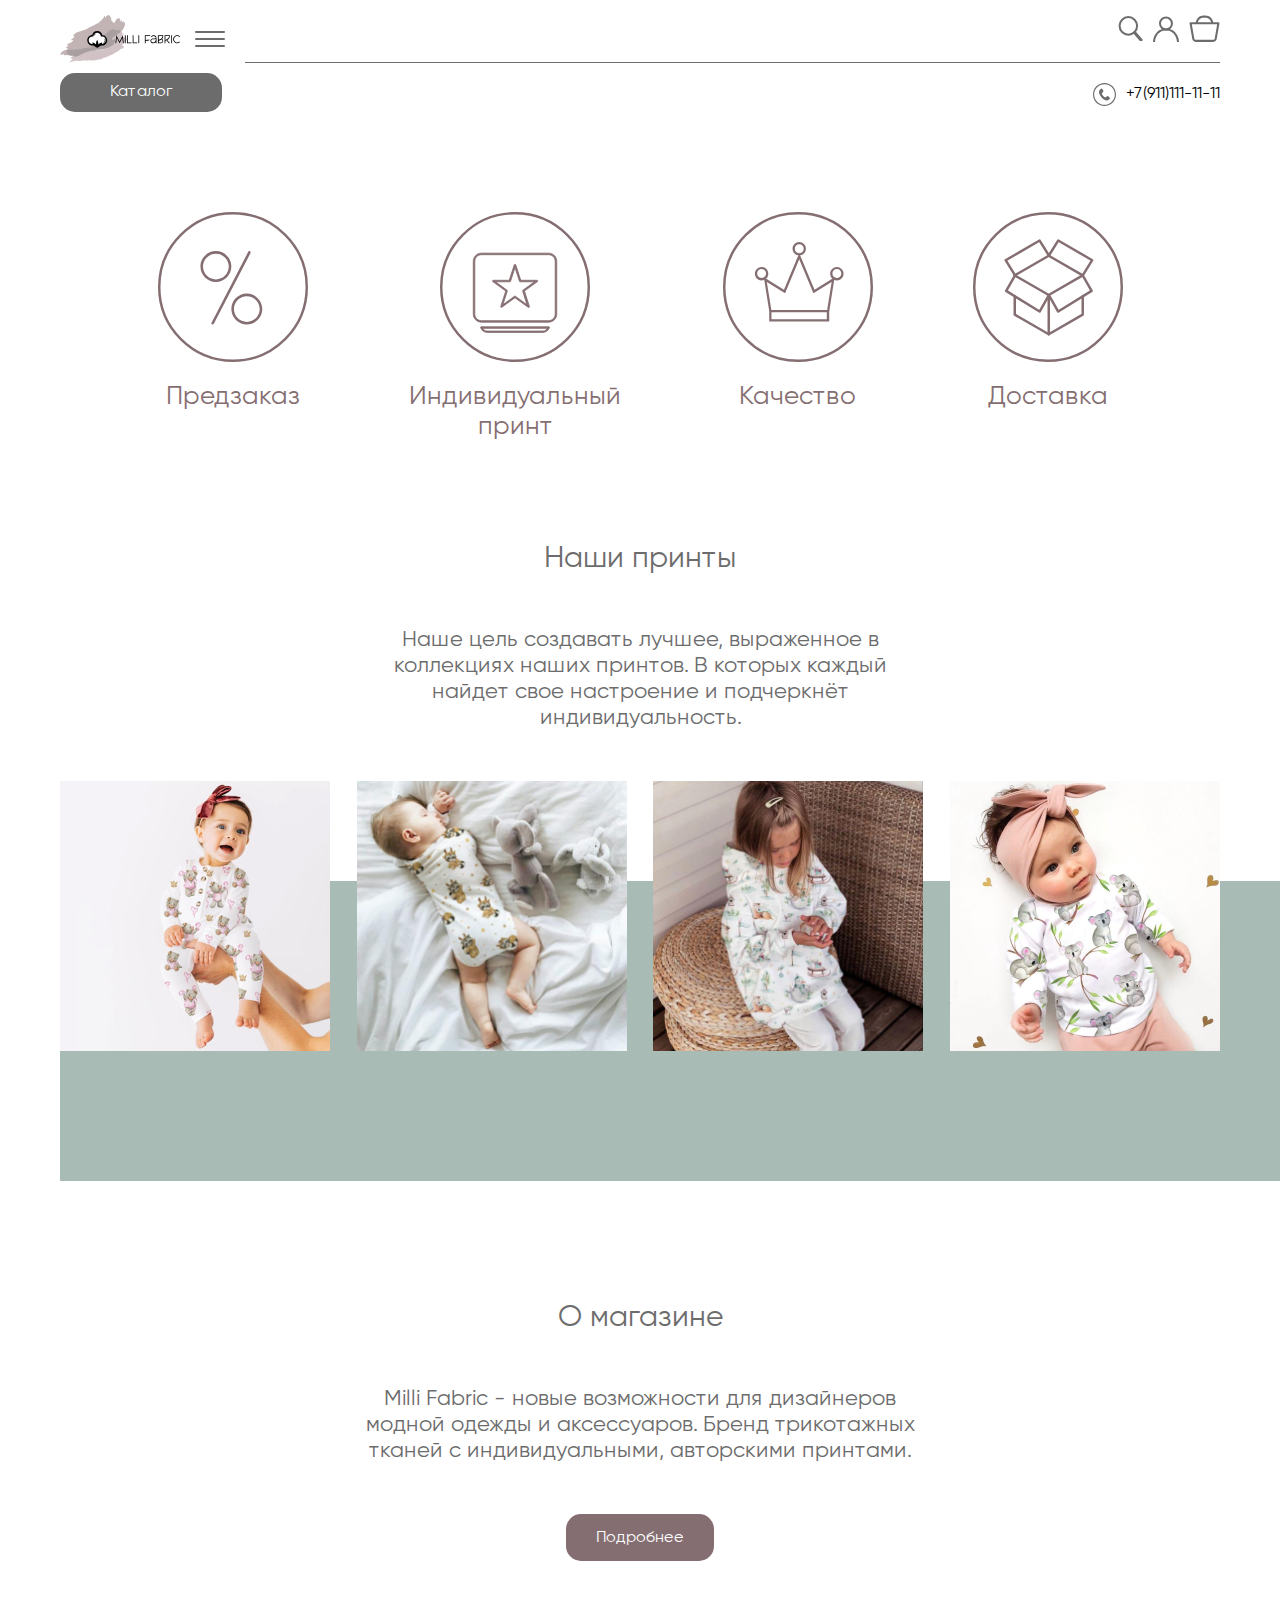
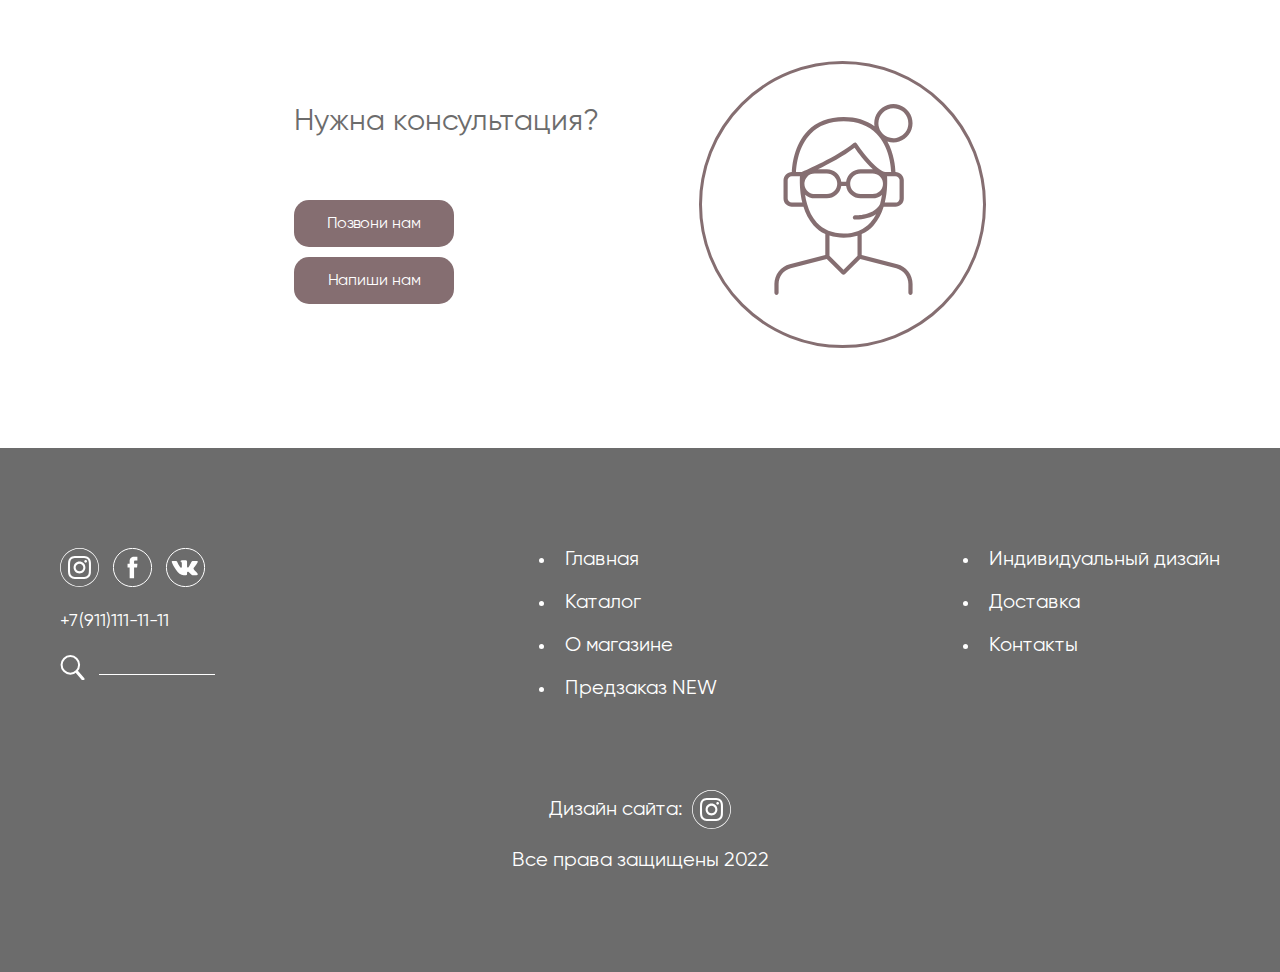
==== index.html @ bccc9b17 "header" ====
<!DOCTYPE html>
<html lang="en">
<head>
    <meta charset="UTF-8">
    <meta http-equiv="X-UA-Compatible" content="IE=edge">
    <meta name="viewport" content="width=device-width, initial-scale=1.0">
    <link rel="stylesheet" href="css/style.css">
    <title>Milli fabric</title>
</head>
<body>
    <header>
        <div class="header__container container">
            <div class="left__header__block">
                <div class="logo__block">
                    <a href="index.html" class="logo"><img src="img/logo/logo.svg" alt="logo"></a>
                    <button class="toggle__btn">
                        <span class="nav__btn"></span>
                    </button>
                    <div class="toggle__nav">
                        <div class="nav">
                            <ul class="header__nav">
                                <a href="index.html"><li class="navi">Главная</li></a>
                                <a href="index.html"><li class="navi">Каталог</li></a>
                                <a href="about-shop.html"><li class="navi">О магазине</li></a>
                                <a href="pre-order.html"><li class="navi">Предзаказ NEW</li></a>
                                <a href="index.html"><li class="navi">Индивидуальный дизайн</li></a>
                                <a href="delivery.html"><li class="navi">Доставка</li></a>
                                <a href="contact.html"><li class="navi">Контакты</li></a>
                                <a href="certificate.html"><li class="navi">Сертификаты</li></a>
                            </ul>
                        </div>
                    </div>
                </div>
                <button class="catalog">Каталог</button>
            </div>
            <div class="right__header__block">
                <div class="icon__header__block">
                    <img src="img/icon/search.svg" alt="search">
                    <img src="img/icon/login.svg" alt="login">
                    <img src="img/icon/cart.svg" alt="cart">
                </div>
                <div class="header__number__block">
                    <img src="img/icon/phone.svg" alt="phone">
                    <div class="header__number">+7(911)111-11-11</div>
                </div>
            </div>
        </div>
    </header>
    <div class="pros__container container">
        <div class="pros__block">
            <img src="img/icon/pre-order.svg" alt="pre-order">
            <div class="pros__title">Предзаказ</div>
        </div>
        <div class="pros__block">
            <img src="img/icon/print.svg" alt="print">
            <div class="pros__title">Индивидуальный принт</div>
        </div>
        <div class="pros__block">
            <img src="img/icon/quality.svg" alt="quality">
            <div class="pros__title">Качество</div>
        </div>
        <div class="pros__block">
            <img src="img/icon/delivery.svg" alt="delivery">
            <div class="pros__title">Доставка</div>
        </div>
    </div>
    <div class="print__background">
        <div class="print__container container">
            <div class="title">Наши принты</div>
            <div class="descriptions">Наше цель  создавать лучшее, выраженное в коллекциях наших принтов. В которых каждый найдет свое настроение и подчеркнёт индивидуальность.</div>
            <div class="print__image__block">
                <img src="img/content/print-1.png" alt="print-1">
                <img src="img/content/print-2.png" alt="print-2">
                <img src="img/content/print-3.png" alt="print-3">
                <img src="img/content/print-4.png" alt="print-4">
            </div>
        </div>
    </div>
    <div class="about__shop container">
        <div class="title">О магазине</div>
        <div class="descriptions">Milli Fabric - новые возможности для дизайнеров модной одежды и аксессуаров. Бренд  трикотажных тканей с индивидуальными, авторскими принтами.</div>
        <div class="btn__block">
            <a href="#" class="btn">Подробнее</a>
        </div>
    </div>
    <div class="consultation__block container">
        <div class="block__consultation__left">
            <div class="title">Нужна консультация?</div>
            <a href="#" class="btn">Позвони нам</a>
            <a href="#" class="btn">Напиши нам</a>
        </div>
        <img src="img/content/consultation.svg" alt="consultation">
    </div>
    <footer>
        <div class="foooter__background">
            <div class="footer__container container">
                <div class="footer__columns">
                    <div class="footer__column">
                        <div class="social__icon">
                            <a href="#!"><img src="img/icon/inst.svg" alt="inst"></a>
                            <a href="#!"><img src="img/icon/facebook.svg" alt="facebook"></a>
                            <a href="#!"><img src="img/icon/vk.svg" alt="vk"></a>
                        </div>
                        <div class="footer__number">+7(911)111-11-11</div>
                        <form action="" class="search__footer">
                            <img src="img/icon/footer-search.svg" alt="search">
                            <input class="search__footer__input" type="text">
                        </form>
                        
                    </div>
                    <div class="footer__column">
                        <ul class="footer__nav">
                            <a href="#!"><li>Главная</li></a>
                            <a href="#!"><li>Каталог</li></a>
                            <a href="#!"><li>О магазине</li></a>
                            <a href="#!"><li>Предзаказ NEW</li></a>
                        </ul>
                    </div>
                    <div class="footer__column">
                        <ul class="footer__nav">
                            <a href="#!"><li>Индивидуальный дизайн</li></a>
                            <a href="#!"><li>Доставка</li></a>
                            <a href="#!"><li>Контакты</li></a>
                        </ul>
                    </div>
                </div>
                <div class="copyright">
                    <div class="design">
                        <a href="#!">Дизайн сайта:</a>
                        <img src="img/icon/inst.svg" alt="designer">
                    </div>
                    <div class="since">Все права защищены 2022</div>

                </div>
            </div>
        </div>
    </footer>
    <script src="js/main.js"></script>
</body>
</html>
---- css/style.css ----
@import url('reset.css');
@font-face {
    font-family: 'Gilroy';
    src: url('../font/Gilroy-Regular/Gilroy-Regular.woff2') format('woff2'),
        url('../font/Gilroy-Regular/Gilroy-Regular.woff') format('woff'),
        url('../font/Gilroy-Regular/Gilroy-Regular.ttf') format('truetype');
    font-weight: 400;
    font-style: normal;
}

@font-face {
    font-family: 'Gilroy';
    src: url('../font/Gilroy-Medium/Gilroy-Medium.woff2') format('woff2'),
        url('../font/Gilroy-Medium/Gilroy-Medium.woff') format('woff'),
        url('../font/Gilroy-Medium/Gilroy-Medium.ttf') format('truetype');
    font-weight: 500;
    font-style: normal;
}

@font-face {
    font-family: 'Gilroy';
    src: url('../font/Gilroy-SemiBold/Gilroy-SemiBold.woff2') format('woff2'),
        url('../font/Gilroy-SemiBold/Gilroy-SemiBold.woff') format('woff'),
        url('../font/Gilroy-SemiBold/Gilroy-SemiBold.ttf') format('truetype');
    font-weight: 600;
    font-style: normal;
}

@font-face {
    font-family: 'Gilroy';
    src: url('../font/Gilroy-Bold/Gilroy-Bold.woff2') format('woff2'),
        url('../font/Gilroy-Bold/Gilroy-Bold.woff') format('woff'),
        url('../font/Gilroy-Bold/Gilroy-Bold.ttf') format('truetype');
    font-weight: 700;
    font-style: normal;
}



body {
    font-family: 'Gilroy';
    font-size: 16px;
}


/* Container */

.container {
    max-width: 1200px;
    padding: 0 20px;
    margin: 0 auto;
}

.container__consultation{
    max-width: 900px;
    padding: 0 20px;
    margin: 0 auto;
}

/* Button */

.btn {
    display: inline-block;
    padding: 15px 30px 13px;
    background: #856E71;
    border-radius: 15px;
    color: #fff;
    font-size: 16px;
}

/* Header */

.header__container {
    display: flex;
    justify-content: space-between;
    margin-top: 15px;
}

.logo__block {
    display: flex;
    align-items: center;
}

.logo {
    margin-right: 15px;
}

.toggle__btn {
    z-index: 100;
    position: relative;
    display: block;
    width: 30px;
    height: 20px;
}

.nav__btn {
    position: relative;
    display: block;
    width: 30px;
    height: 2px;
    background-color: #6C6C6C;
    border-radius: 7px;
}

.nav__btn:before {
    position: absolute;
    content: "";
    display: block;
    top: -7px;
    left: 0;
    width: 30px;
    height: 2px;
    background-color: #6C6C6C;
    border-radius: 7px;
}

.nav__btn::after {
    position: absolute;
    content: "";
    display: block;
    bottom: -7px;
    left: 0;
    width: 30px;
    height: 2px;
    background-color: #6C6C6C;
    border-radius: 7px;
}

.catalog {
    margin-top: 10px;
    display: inline-block;
    padding: 10px 50px;
    background-color: #6C6C6C;
    color: #fff;
    border-radius: 15px;
}
.right__header__block {
    width: 100%;

}
.icon__header__block {
    display: flex;
    justify-content: end;
    align-items: center;
    border-bottom: 1px solid #6C6C6C;
    margin-left: 20px;
    padding-bottom: 20px;
}

.icon__header__block:not(:last-child) img {
    margin-left: 10px;
}

.header__number__block {
    margin-top: 20px;
    display: flex;
    justify-content: end;
    align-items: center;
}

.header__number__block img {
    margin-right: 10px;
}

.toggle__nav {
    display: block;
    position: fixed;
    top: -100%;
    left: 0;
    width: 100%;
    height: 100%;
    background: rgba(0, 0, 0, 0.9);
    z-index: 99;
    transition: 0.5s;
}

.toggle__nav__active {
    top:0;
}

.nav {
    max-width: 800px;
    margin: 100px auto;    
    padding: 100px 100px;
    border-left: 1px solid #fff;
}

.header__nav {
    list-style: none;
}

.header__nav li {
    margin-bottom: 20px;
}

.navi {
    position: relative;
}

.navi:hover::before {
    position: absolute;
    content: "";
    display: inline-block;
    width: 5px;
    height: 30px;
    left: -103px;
    background-color: #F0F0F0;
}

.toggle__btn__close .nav__btn {
    background-color: #6c6c6c00;
}

.toggle__btn__close .nav__btn::before {
    background-color: #fff;
    transform: rotate(45deg);
    top: 0;
}

.toggle__btn__close .nav__btn::after {
    background-color: #fff;
    transform: rotate(-45deg);
    bottom: 0;
}

/* Content */

.pros__container {
    margin-top: 100px;
    display: flex;
    text-align: center;
    justify-content: center;
}

.pros__container img {
    width: 150px;
}

.pros__block:not(:last-child) {
    margin-right: 100px; 
}

.pros__title {
    margin-top: 20px;
    max-width: 215px;
    font-size: 26px;
    line-height: 30px;
    color: #856E71;
}

/* Print block */

.print__container {
    margin-top: 100px;
}

.title {
    font-size: 30px;
    line-height: 35px;
    color: #6C6C6C;
}

.about__shop .title,
.print__container .title {
    text-align: center;
}

.descriptions {
    margin: 50px auto 50px;
    max-width: 570px;
    text-align: center;
    font-size: 22px;
    line-height: 26px;
    text-align: center;
    color: #6C6C6C;
}

.print__image__block {
    position: relative;
    z-index: 9;
    display: flex;
    justify-content: space-between;
}

.print__image__block img {
    position: relative;
    width: 270px;
    height: 270px;
    object-fit: cover;
    z-index: 8;
}

.print__image__block::after {
    content: "";
    position: absolute;
    z-index: 1;
    display: block;
    width: 100%;
    height: 300px;
    margin: 0 auto;
    width: 100vw;
    top: 100px;
    background: #A8BCB5;
}

.about__shop {
    margin-top: 250px;
}

.btn__block {
    display: flex;
    justify-content: center;
}

.consultation__block {
    display: flex;
    align-items: center;
    justify-content: center;
    margin-top: 100px;
}

.block__consultation__left {
    display: flex;
    flex-direction: column;
    margin-right: 100px;
}

.block__consultation__left .title {
    margin-bottom: 50px;
}

.block__consultation__left .btn {
    margin-top: 10px;
    width: 160px;
    text-align: center;
}

/* Footer */

.foooter__background {
    margin-top: 100px;
    background-color: #6C6C6C;
}

.footer__container {
    padding-top: 100px;
    padding-bottom: 100px;
}

.footer__columns {
    display: flex;
    justify-content: space-between;
}

.social__icon img {
    margin-right: 10px;
}

.footer__number {
    margin-top: 20px;
    font-size: 18px;
    line-height: 28px;
    color: #FFFFFF;
}

.search__footer {
    margin-top: 20px;
}

.search__footer__input {
    border-bottom: 1px solid #fff;
    width: 50%;
    margin-left: 10px;
}

.footer__nav {
    font-size: 20px;
    line-height: 23px;
    color: #FFFFFF;
}

.footer__nav a,
.footer__nav li {
    color: inherit;
    padding-bottom: 20px;
}

.copyright {
    display: flex;
    flex-direction: column;
    text-align: center;
    align-items: center;
}
.design {
    margin-top: 50px;
    font-size: 20px;
    line-height: 23px;
    text-align: center;
    color: #FFFFFF;
    display: flex;
    align-items: center;
}

.design img {
    margin-left: 10px;
}

.design a {
    color: inherit;
}

.since {
    margin-top: 20px;
    font-size: 20px;
    line-height: 23px;
    text-align: center;
    color: #FFFFFF;
}

/* Contact */

.contact__info__block {
    margin-top: 100px;
}

.contact__info {
    font-size: 16px;
    line-height: 23px;
    color: #000000;
    margin-bottom: 20px;
}

.contact__info a {
    color: inherit;
}

.contact__info::before {
    content: "";
    display: inline-block;
    vertical-align: middle;
    width: 35px;
    height: 35px;
    background-repeat: no-repeat;
    background: url("../img/icon/icon-inst.svg");
    margin-right: 20px;
}

.contact__info.icon__vk::before {
    background: url("../img/icon/icon-vk.svg");
}

.contact__info.icon__phone::before {
    background: url("../img/icon/icon-phone.svg");
}

.contact__info.icon__place::before {
    background: url("../img/icon/icon-place.svg");
}

/* Delivery */

.delivery__container {
    display: flex;
    flex-direction: column;
    justify-content: center;
    text-align: center;
}

.delivery__image {
    justify-content: center;
    flex-wrap: wrap;
    display: flex;
    align-items: center;
    margin: 0 auto;
}

.delivery__image img {
    object-fit: contain;
}

.delivery__title {
    font-weight: 600;
    font-size: 30px;
    line-height: 36px;
    text-align: center;
    color: #BAADAD;
    max-width: 630px;
    margin: 100px auto 50px;
}

.descriptions.delivery {
    max-width: 700px;
    font-size: 22px;
    line-height: 26px;
    text-align: center;
    color: #BAADAD;
}

/* Certificate */

.background__green {
    margin-top: 100px;
    padding: 100px 0;
    background: #A8BCB5;
}
.certificate__cantainer {
    text-align: center;
    padding-top: 70px;
    padding-bottom: 100px;
}

.certificate__title {
    font-weight: 600;
    font-size: 30px;
    line-height: 36px;
    color: #FFFFFF;
}
.descriptions.certificate {
    max-width: 800px;
    color: #fff;
}

.image__certificate__container {
    margin-top: -100px;
    margin-bottom: 150px;
    display: flex;
    justify-content: center;
    flex-wrap: wrap;
}

.image__certificate__container img {
    width: 270px;
    height: 320px;
    background: #F0F0F0;
    margin-right: 10px;
    object-fit: contain;
    margin-bottom: 10px;
}

/* Pre-order */

.pre-order__container {
    margin-top: 100px;
}

.pre-order__title {
    font-size: 30px;
    line-height: 35px;
    text-align: center;
    color: #6C6C6C;
    margin-bottom: 50px;
}

.variable__pre-order__block {
    display: flex;
    max-width: 600px;
    margin: 100px auto 0;
    text-align: center;
    font-size: 18px;
    line-height: 26px;
    text-align: center;
    color: #6C6C6C;
}

.variable-1 {
    max-width: 300px;
    position: relative;
} 

.variable-1::before { 
    position: absolute;
    content: "";
    display: block;
    width: 35px;
    height: 27px;
    background-repeat: no-repeat;
    background: url("../img/icon/icon-1.svg");
    top: -40px;
    left: 45%;
}

.variable-2 {
    max-width: 300px;
    position: relative;
} 

.variable-2::before { 
    position: absolute;
    content: "";
    display: block;
    width: 35px;
    height: 27px;
    background-repeat: no-repeat;
    background: url("../img/icon/icon-1.svg");
    top: -40px;
    left: 45%;
}

.description.pre-order {
    font-size: 24px;
    line-height: 28px;
    text-align: center;
    color: #6C6C6C;
    max-width: 700px;
    margin: 50px auto;
}

.pros__pre-order__container {
    text-align: center;
}

.pros__pre-order__title {
    margin: 0px auto 50px;
    font-weight: 600;
    font-size: 30px;
    line-height: 36px;
    color: #FFFFFF;
}

.pros__pre-order__block {
    display: flex;
    justify-content: center;
    padding-bottom: 100px;
    align-items: center;
}

.pros__pre-order__block img {
    max-width: 50%;
}

.description.pros {
    margin-top: 25px;
    max-width: 250px;
    font-size: 16px;
    line-height: 26px;
    text-align: center;
    color: #FFFFFF;
}

.scheme__title {
    font-weight: 600;
    font-size: 30px;
    line-height: 35px;
    text-align: center;
    color: #6C6C6C;
    margin: 100px auto;
}

.scheme__block {
    display: flex;
    justify-content: space-between;
    border-top: 1px solid #BAADAD;
    border-right: 1px solid #BAADAD;
    border-bottom: 1px solid #BAADAD;
}

.scheme__block__type2 {
    display: flex;
    justify-content: center;
}

.descriptions__block {
    position: relative;
    max-width: 250px;
    text-align: center;
    padding: 50px 0;
    margin-right: 20px;
    font-size: 18px;
    line-height: 23px;
    color: #6C6C6C;
}

.descriptions__block::before {
    position: absolute;
    content: "";
    display: block;
    margin: auto;
    position: absolute;
    left: 0;
    right: 0;
    width: 58px;
    height: 59px;
    top: -30px;
    margin: 0 auto;
    background: url("../img/icon/dot.svg");
}

.book__text__block {
    padding: 100px 20px;
}

.book__text__block .certificate {
    font-size: 22px;
    line-height: 26px;
    text-align: center;
    color: #6C6C6C;
    max-width: 700px;
}

/* Adout shop */

.background__image {
    background-image: url("../img/content/bg.png");
    padding: -50px;
}

.about__shop__container {
    margin-top: 100px;
    background: rgba(73, 58, 58, 0.7);
    max-width: 930px;
    padding: 150px 100px;
}

.about__title {
    font-weight: 500;
    font-size: 30px;
    line-height: 35px;
    color: #FFFFFF;
}

.discriptions.about {
    font-size: 20px;
    line-height: 23px;
    color: #FFFFFF;
}

.discriptions.about p {
    margin-top: 20px;
}

.about__block {
    margin-top: 50px;
    border-left: 1px solid #BE9999;
    padding: 50px 0 50px 50px;
}

.discriptions.about__type-2 {
    position: relative;
    font-size: 20px;
    line-height: 23px;
    color: #FFFFFF;
    margin-bottom: 20px;
}

.discriptions.about__type-2::before {
    position: absolute;
    content: "";
    display: inline-block;
    width: 26px;
    height: 26px;
    left: -64px;
    background: url("../img/icon/dot-2.svg");
}

.discriptions.about__type-2 p {
    margin-top: 20px;
}
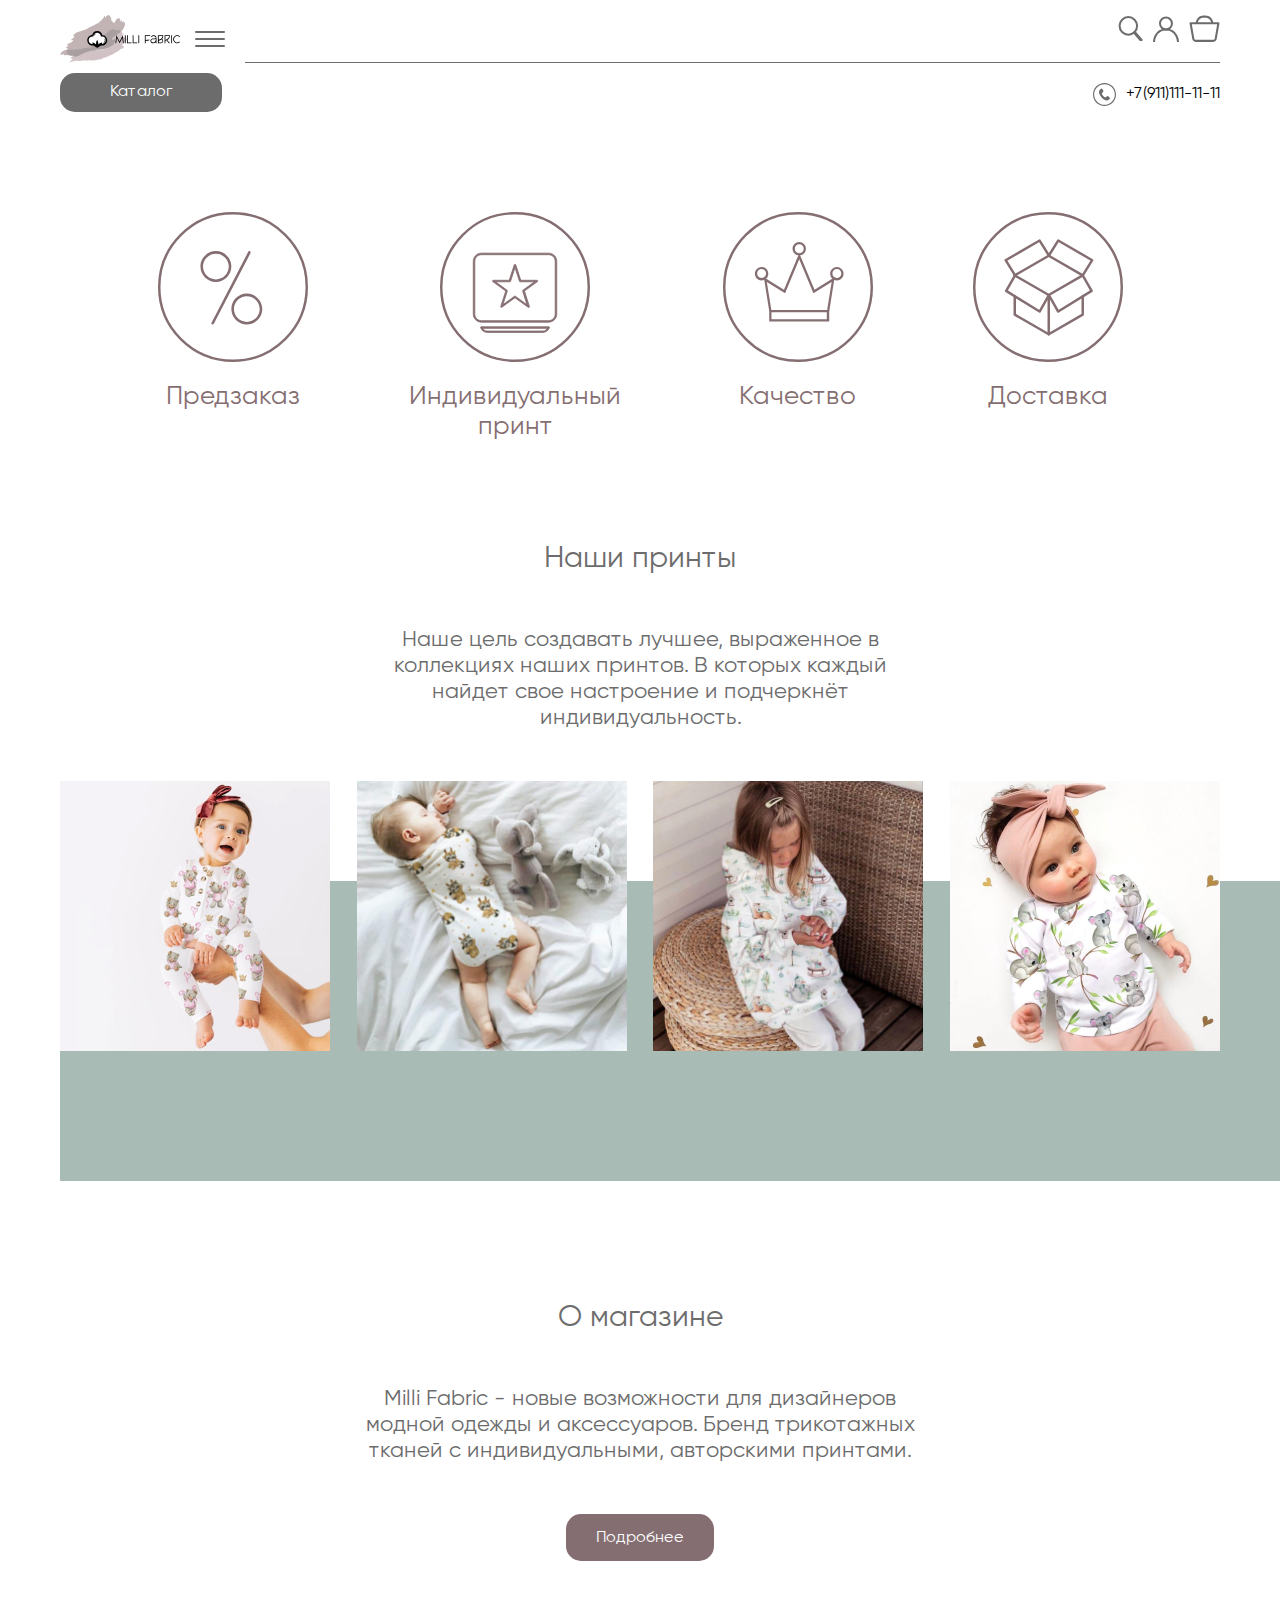
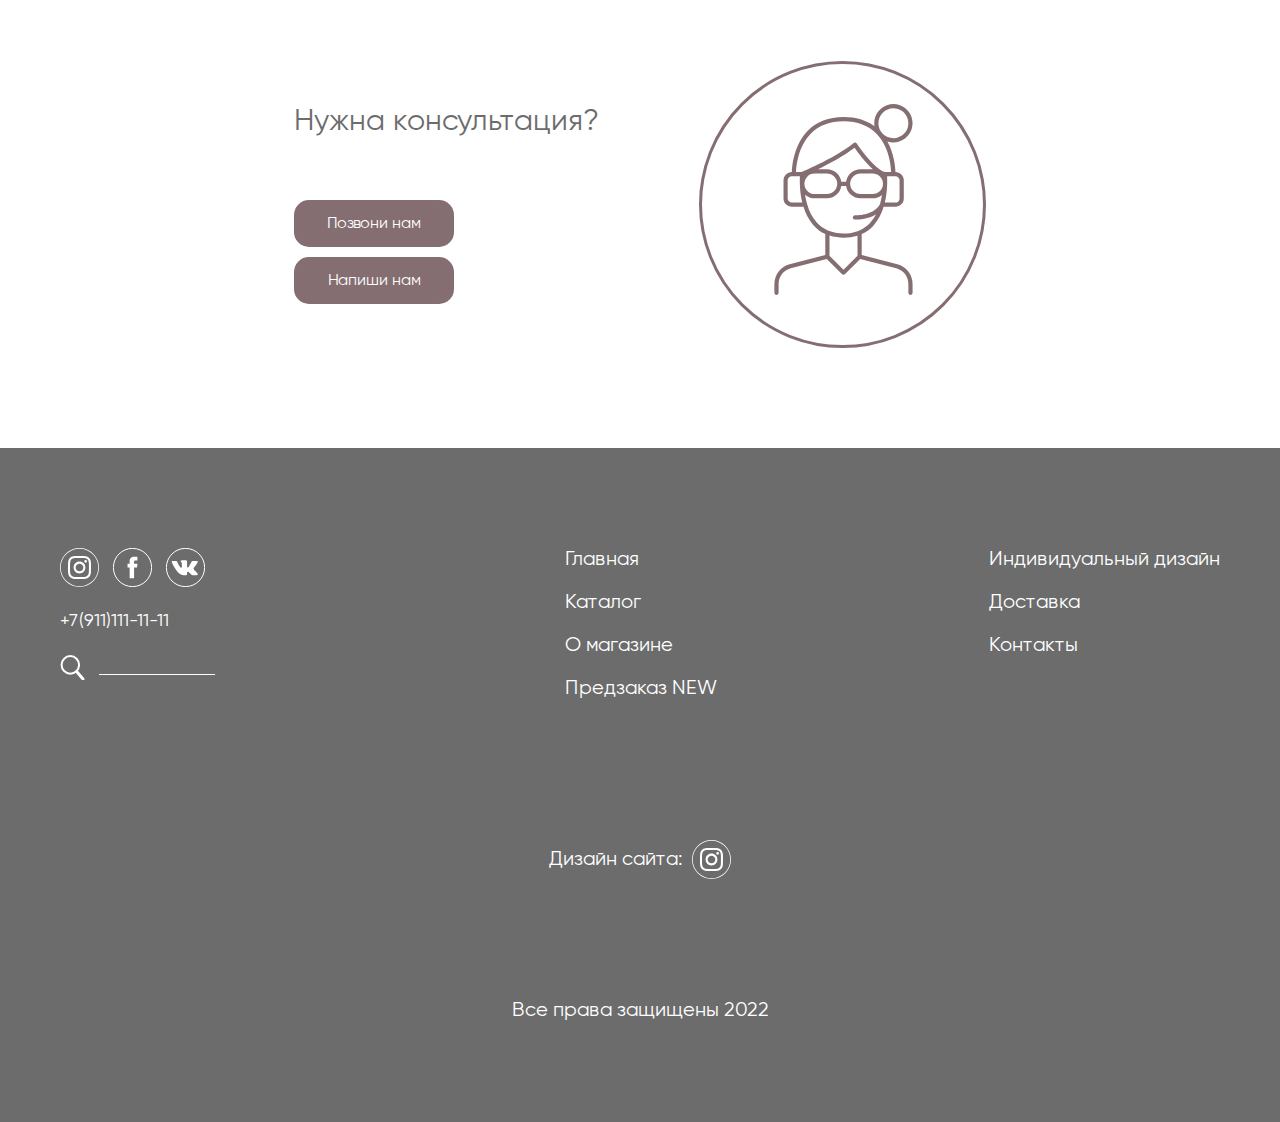
==== commit 8a448877: "ver 1.5" ====
--- a/index.html
+++ b/index.html
@@ -130,7 +130,6 @@
                         <img src="img/icon/inst.svg" alt="designer">
                     </div>
                     <div class="since">Все права защищены 2022</div>
-
                 </div>
             </div>
         </div>
--- a/css/style.css
+++ b/css/style.css
@@ -68,6 +68,30 @@
     font-size: 16px;
 }
 
+.btn__block__exit {
+    margin-top: 25px;
+    display: flex;
+    flex-direction: row-reverse;
+}
+
+.btn__exit {
+    position: relative;
+    display: inline-block;
+    font-size: 14px;
+    line-height: 23px;
+    text-align: center;
+    color: #6C6C6C;
+}
+
+.btn__exit::after {
+    display: block;
+    position: absolute;
+    content: "";
+    width: 100%;
+    height: 1px;
+    background: #856E71;
+}
+
 /* Header */
 
 .header__container {
@@ -415,6 +439,10 @@
     line-height: 23px;
     text-align: center;
     color: #FFFFFF;
+}
+
+.footer__nav li {
+    list-style: none;
 }
 
 /* Contact */
@@ -756,3 +784,494 @@
     margin-top: 20px;
 }
 
+/* Archive */
+
+.archive__cards {
+    margin-top: 50px;
+    display:flex;
+    flex-wrap:wrap;
+    justify-content: center;
+    gap: 20px;
+}
+
+.archive__card {
+    position: relative; 
+}
+
+.archive__image {
+    object-fit: none;
+}
+
+.archive__title {
+    position: absolute;
+    bottom: 0;
+    text-align: center;
+    background: #00000053;
+    width: 100%;
+    height: 100px;
+    padding: 10px 20px;
+    font-weight: 700;
+    font-size: 25px;
+    line-height: 37px;
+    text-align: center;
+    color: #FFFFFF;
+}
+
+.archive__link {
+    display: inline-block;
+    transition: 0.3s;
+}
+
+.archive__link:hover {
+    opacity: 0.8;
+}
+
+.products__title {
+    text-align: center;
+    margin: 50px auto;
+    font-weight: 500;
+    font-size: 25px;
+    line-height: 24px;
+    color: #000000;
+}
+
+.product__card {
+    text-align: center;
+    font-size: 22px;
+    line-height: 26px;
+    text-align: center;
+    color: #474747;
+}
+
+.product__title {
+    margin: 15px 0;
+}
+
+.product__price {
+    font-weight: 600;
+}
+
+/* Tabs */
+
+.tabs__item {
+    display: flex;
+    justify-content: space-between;
+    max-width: 400px;
+    text-align: center;
+    margin: 0 auto;
+}
+
+.tab__item {
+    position: relative;
+    font-size: 20px;
+    line-height: 23px;
+    text-align: center;
+    color: #000000;
+}
+
+.tab__item:hover::after {
+    content: "";
+    position: absolute;
+    display: block;
+    width: 100%;
+    height: 3px;
+    background: #000;
+    bottom: -20px;
+    opacity: 1;
+    
+}
+
+.tab__item__active {
+    text-decoration: underline;
+}
+
+.tab__item.active:hover {
+    text-decoration: underline;
+}
+
+.product__tabs__block {
+    display: none;
+}
+
+.product__tabs__block__active {
+    display: block;
+}
+
+.tabs__item.person {
+    max-width: 700px;
+    border-bottom: 1px solid#000;
+    padding-bottom: 20px;
+}
+
+
+/* Breadcrumb */
+
+ul.breadcrumb {
+    padding: 10px 16px;
+    list-style: none;
+}
+
+ul.breadcrumb li {
+    display: inline;
+    font-size: 14px;
+}  
+
+ul.breadcrumb li+li:before {
+    padding: 8px;
+    color: rgb(27, 27, 27);
+    content: "/\00a0";
+}
+
+ul.breadcrumb li a {
+    color: #4d4d4d;
+    text-decoration: none;
+}
+
+ul.breadcrumb li a:hover {
+    color: #000000;
+    text-decoration: underline;
+}
+
+.breadcrumb li {
+    color: #000000;
+}
+
+/* Person page */
+
+.person__data {
+    padding-top: 50px;
+    max-width: 600px;
+    margin: 0 auto;
+}
+
+.person__data__input {
+    display: flex;
+    padding: 20px;
+    margin-bottom: 10px;
+    background-color: #fff;
+    box-shadow: 0px 10px 50px 5px rgba(0, 0, 0, 0.05);
+    border-radius: 15px;
+}
+
+.person__title {
+    margin-right: 10px;
+}
+
+.person__data__input input {
+    max-width: 100%;
+}
+
+.person__data.adress {
+    padding-top: 50px;
+    max-width: 900px;
+    margin: 0 auto;
+}
+
+input::placeholder {
+    width: 100%;
+}
+
+/* Table order */
+
+.order__card {
+    max-width: 900px;
+    margin: 0 auto;
+    margin-top: 50px;
+    display: flex;
+    align-items: center;
+}
+
+.left__order__block {
+    display: flex;
+    align-items: center;
+}
+.num__order {
+}
+
+.img__order {
+    margin-left: 20px;
+    width: 150px;
+    height: 150px;
+    object-fit: contain;
+}
+
+.right__order__block {
+    flex-wrap: wrap;
+    width: 70%;
+    position: relative;
+    margin-left: 50px;
+    display: flex;
+    justify-content: space-between;
+    font-size: 20px;
+    line-height: 23px;
+    text-align: center;
+    color: #474747;
+}
+
+.remove__order {
+    font-size: 15px;
+}
+
+.card__title {
+    display: flex;
+    max-width: 650px;
+    margin: 0 auto;
+    justify-content: space-between;
+}
+
+/* Sample design page */
+
+.design {
+    display: flex;
+    align-items: center;
+    margin-top: 100px;
+    margin-bottom: 100px;
+}
+
+.design img {
+    max-width: 50%;
+    vertical-align: middle;
+}
+
+.design__text__block {
+    position: relative;
+    margin-left: 50px;
+    text-align: left;
+    padding: 100px 0;
+    padding-right: 50px;
+}
+
+.design__text__block p {
+    margin-top: 20px;
+    position: relative;
+    z-index: 2;
+    
+}
+
+.design__title {
+    position: relative;
+    z-index: 2;
+    font-weight: 600;
+    font-size: 26px;
+    line-height: 31px;
+    color: #FFFFFF;
+}
+
+.design__text__block::after {
+    position: absolute;
+    content: "";
+    display: block;
+    width: 150%;
+    height: 100%;
+    top: 0;
+    right: 0;
+    background: #A8BCB5;;
+    z-index: -1;
+}
+
+.design__type__print {
+    max-width: 675px;
+    margin: 0 auto;
+    padding: 0 20px;
+}
+
+.design__type__print__title {
+    margin-bottom: 50px;
+    font-weight: 600;
+    font-size: 26px;
+    line-height: 31px;
+}
+
+.design__type__print__text {
+    margin-bottom: 50px;
+}
+
+.design__type__print__block {
+    display: flex;
+    margin-bottom: 50px;
+}
+
+.design__type__print__block p {
+    max-width: 200px;
+}
+
+/* Cart */
+
+.container__cart {
+    max-width: 900px;
+    margin: 0 auto;
+    padding: 0 20px;
+}
+
+.card__header {
+    display: grid;
+    grid-template-columns: 3fr 2fr 3fr 2fr 2fr;
+    border-bottom: 1px solid #000;
+    padding-bottom: 25px;
+}
+
+.card__header * {
+    justify-self: center;
+}
+
+.cart__header__title {
+    grid-column-start: 2;
+}
+
+.cart__product {
+    margin-top: 50px;
+    display: grid;
+    align-items: center;
+    grid-template-columns: 1fr 2fr 2fr 3fr 2fr 2fr;
+}
+
+.cart__product * {
+    justify-self: center;
+}
+
+.btn.pay {
+    margin-top: 50px;
+    display: block;
+    text-align: center;
+}
+
+/* Product page */
+
+.product__page__block {
+    display: flex;
+}
+
+.product__page__block__img {
+    margin-right: 50px;
+}
+
+.gallery__product {
+    margin-top: 25px;
+    display: flex;
+    justify-content: space-between;
+}
+
+.product__page__img {
+    display: flex;
+    align-items: center;
+    width: 450px;
+    height: 450px;
+    object-fit: contain;
+}
+
+.gallery__product img {
+    width: 100px;
+    height: 100px;
+    object-fit: cover;
+}
+
+.gallery__product img:hover,
+.gallery__product img:active {
+    outline: 1px solid #000;
+    outline-offset: 5px;
+    
+}
+
+.product__title {
+    font-weight: 500;
+    font-size: 30px;
+    line-height: 35px;
+    color: #6C6C6C;
+}
+
+.product__short__dascription__text {
+    font-size: 18px;
+    line-height: 21px;
+    color: #6C6C6C;
+    max-width: 450px;
+}
+
+.product__title-2 {
+    margin-top: 50px;
+    font-weight: 500;
+    font-size: 22px;
+    line-height: 26px;
+    color: #6C6C6C;
+}
+
+.product__time__made {
+    margin-top: 10px;
+    font-size: 18px;
+    line-height: 21px;
+    color: #6C6C6C;
+}
+
+.product__page__price {
+    font-weight: 500;
+    font-size: 22px;
+    line-height: 26px;
+    color: #6C6C6C;
+}
+
+.btn__pay-2 {
+    margin-top: 10px;
+    display: inline-block;
+    padding: 10px 50px;
+    background-color: #856E71;
+    color: #fff;
+    border-radius: 15px;
+}
+
+.btn__pay-3 {
+    margin-left: 10px;
+    margin-top: 10px;
+    display: inline-block;
+    padding: 10px 50px;
+    border: 2px solid #856E71;
+    color: #856E71;
+    border-radius: 15px;
+}
+
+/* Popup one click pay */
+
+.pay__one__click {
+    position: fixed;
+    background: rgba(0, 0, 0, 0.9);
+    top: -100%;
+    left: 0;
+    width: 100%;
+    height: 100%;
+    z-index: 999;
+    transition: 0.5s;
+}
+
+.pay__one__click__active {
+    top: 0;
+}
+
+.form__person {
+    padding: 100px 100px;
+    position: relative;
+    width: 500px;
+    height: auto;
+    background: #fff;
+    margin: 10% auto;
+    border-radius: 15px;
+}
+
+.btn__close {
+    transform: rotate(45deg);
+    position: absolute;
+    top: 30px;
+    right: 30px;
+    z-index: 1000;
+    font-size: 35px;
+    color: #a6a6a6;
+}
+
+.form__person__input {
+    margin-top: 30px;
+    display: flex;
+    border-bottom: 1px solid rgb(213, 213, 213);
+}
+
+.btn.popup {
+    display: flex;
+    justify-content: center;
+    margin-top: 50px;
+}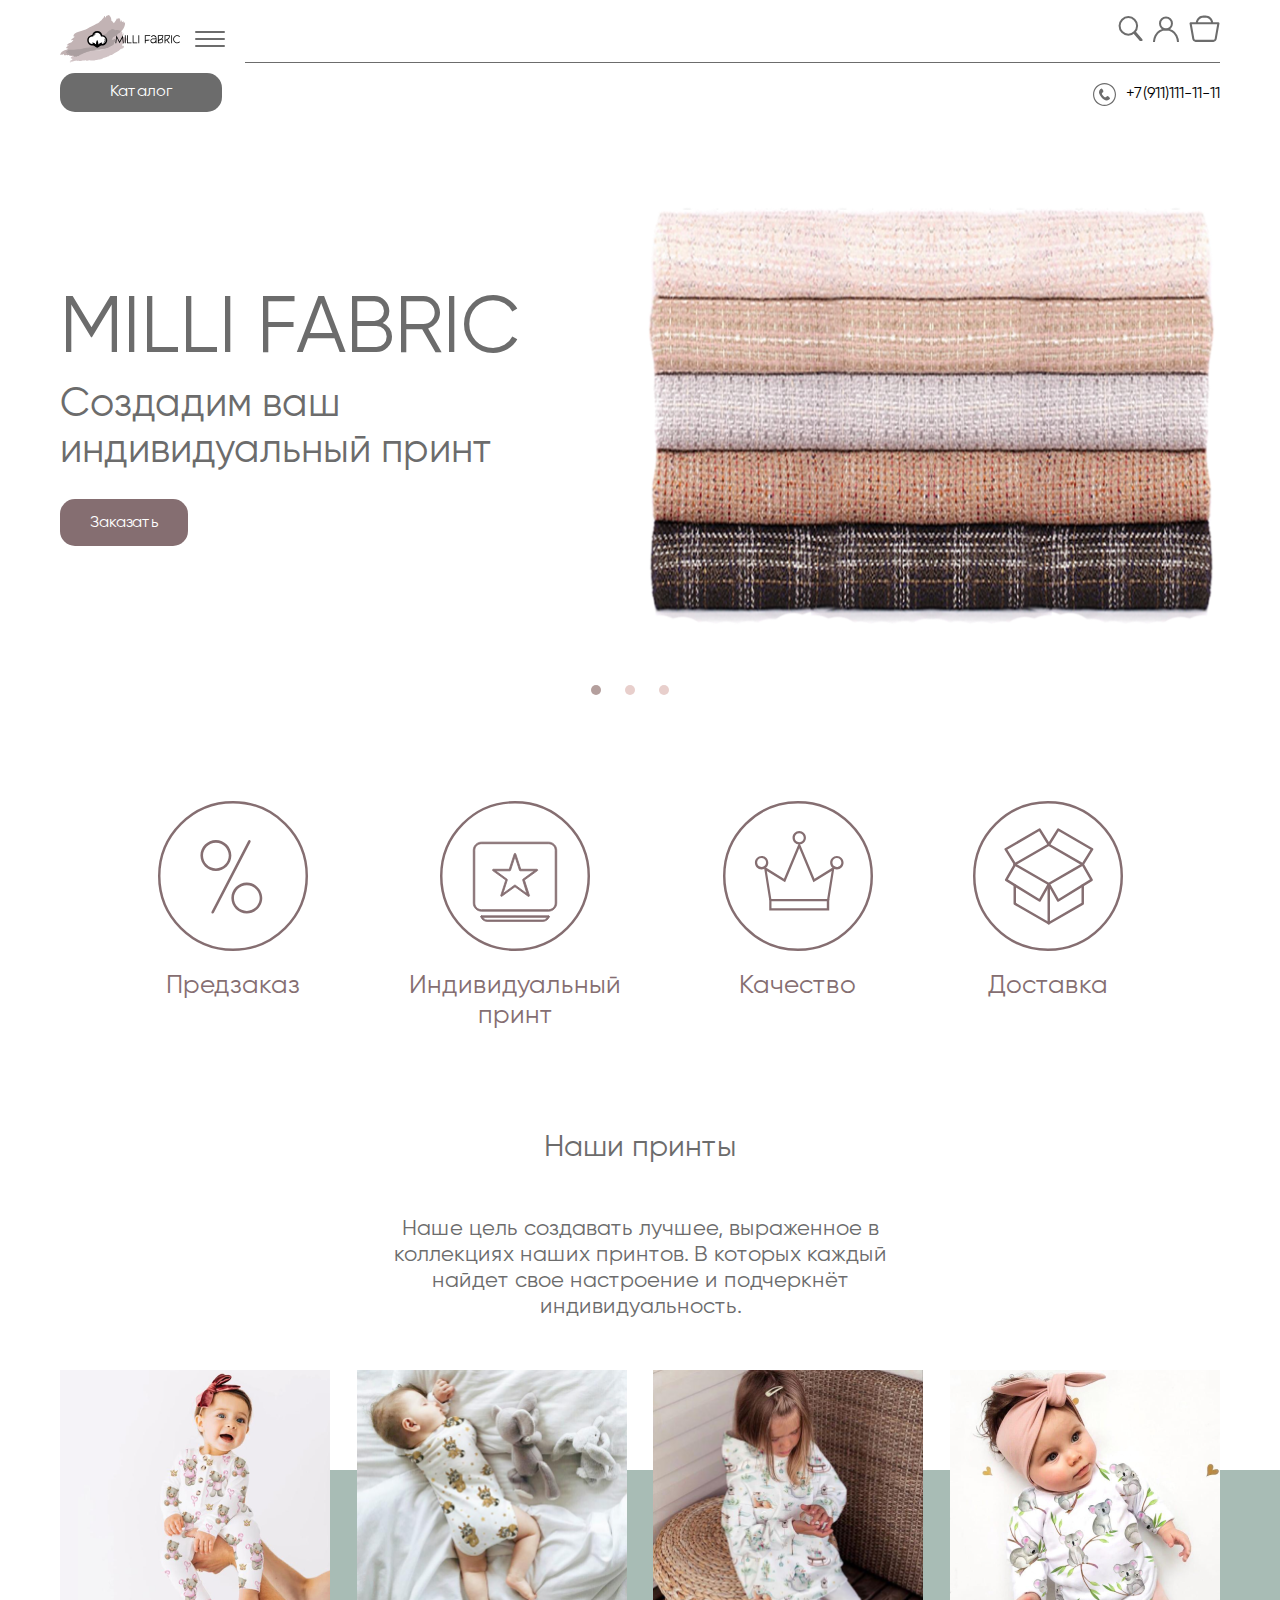
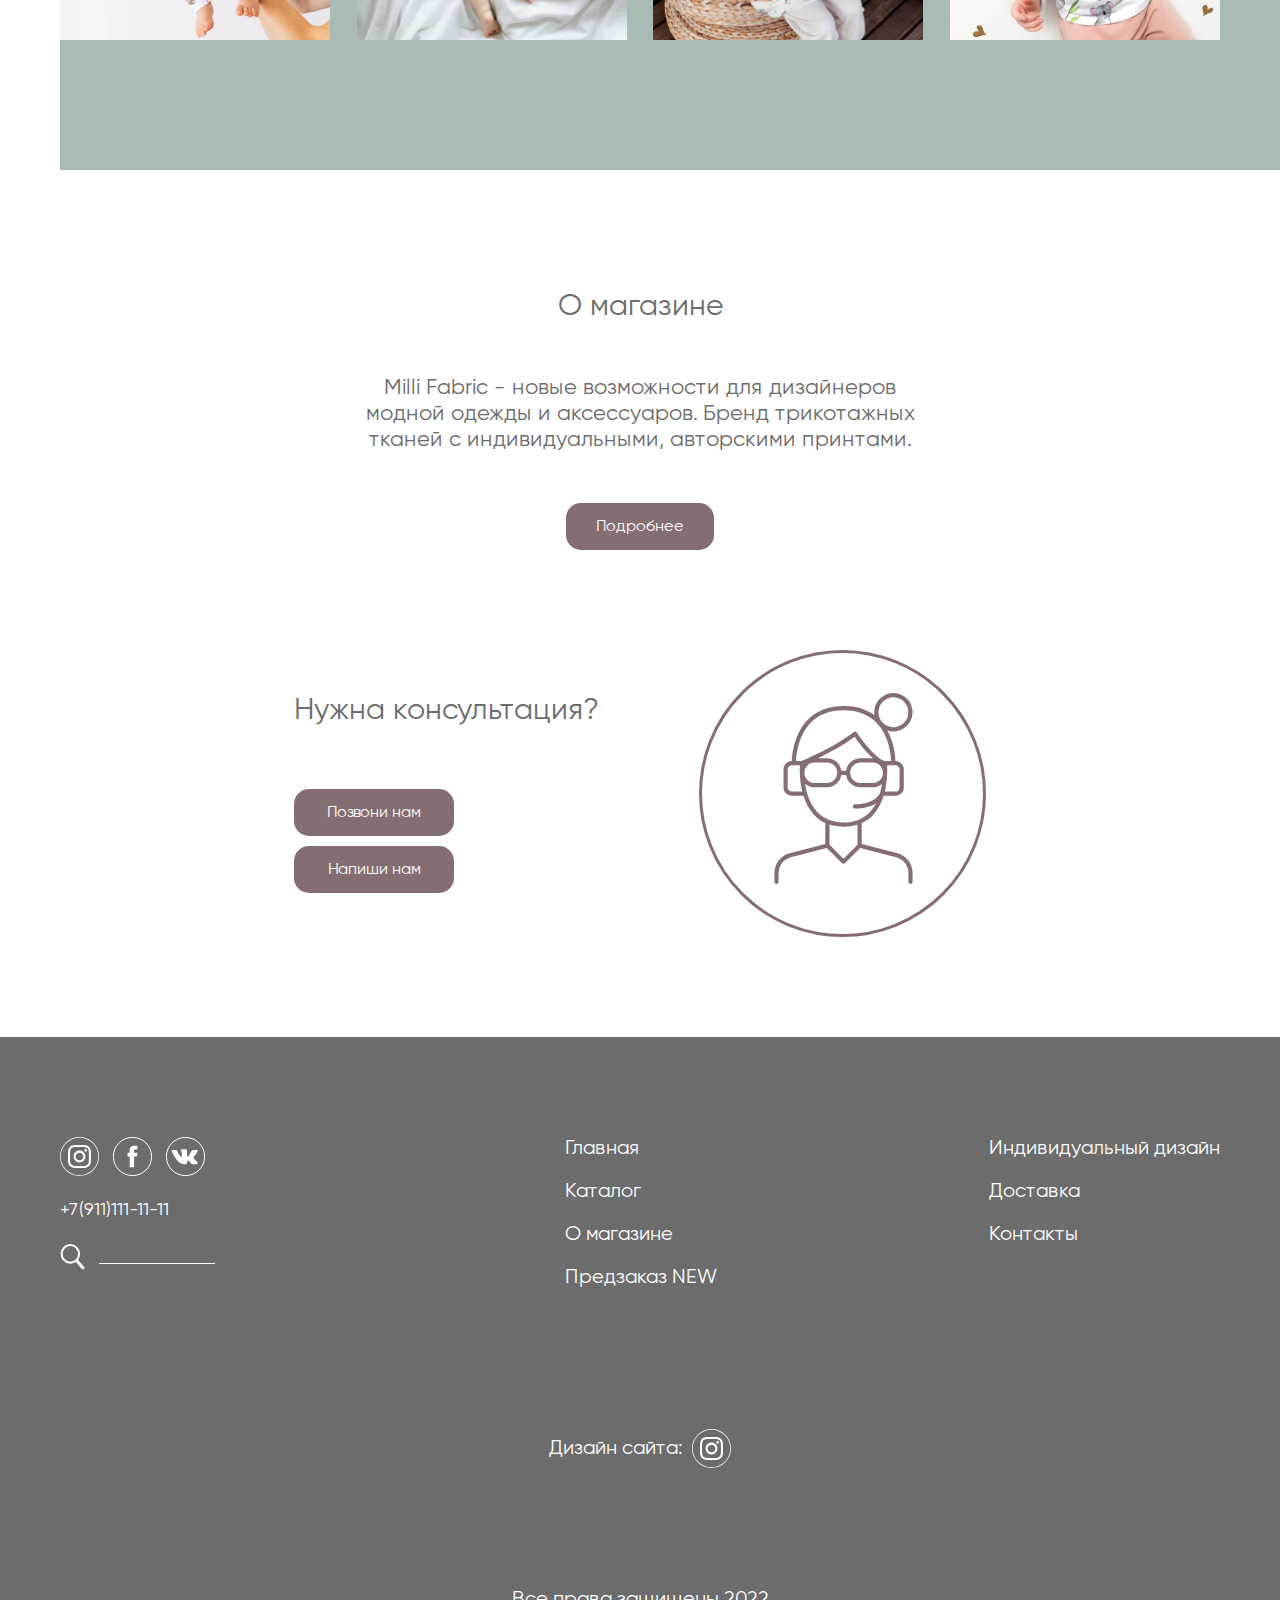
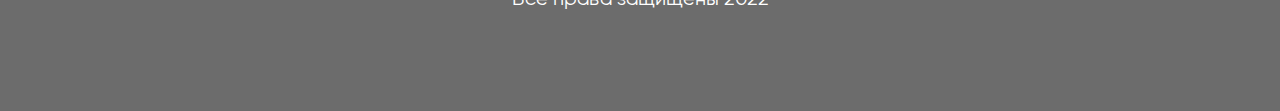
==== commit cf41d10b: "1" ====
--- a/index.html
+++ b/index.html
@@ -31,7 +31,91 @@
                         </div>
                     </div>
                 </div>
-                <button class="catalog">Каталог</button>
+                <div class="accordion__menu">
+                    <button class="catalog">Каталог</button>
+                    <div class="accordion">
+                        <div class="accordion__item">
+                            <div class="accordion__item__title">Футер 2 нитка</div>
+                            <ul class="accordion__item__content">
+                                <a href=""><li>Футер принт</li></a>
+                                <a href=""><li>Футер однотонный</li></a>
+                                <a href=""><li>Футер с эффектом велюра</li></a>
+                            </ul>
+                        </div>
+                        <div class="accordion__item">
+                            <div class="accordion__item__title">Футер 3 нитка</div>
+                            <ul class="accordion__item__content">
+                                <a href=""><li>Футер принт</li></a>
+                                <a href=""><li>Футер однотонный</li></a>
+                                <a href=""><li>Футер с эффектом велюра</li></a>
+                            </ul>
+                        </div>
+                        <div class="accordion__item">
+                            <div class="accordion__item__title">Интерлок</div>
+                            <ul class="accordion__item__content">
+                                <a href=""><li>Футер принт</li></a>
+                                <a href=""><li>Футер однотонный</li></a>
+                                <a href=""><li>Футер с эффектом велюра</li></a>
+                            </ul>
+                        </div>
+                        <div class="accordion__item">
+                            <div class="accordion__item__title">Дюспо</div>
+                            <ul class="accordion__item__content">
+                                <a href=""><li>Футер принт</li></a>
+                                <a href=""><li>Футер однотонный</li></a>
+                                <a href=""><li>Футер с эффектом велюра</li></a>
+                            </ul>
+                        </div>
+                        <div class="accordion__item">
+                            <div class="accordion__item__title">Кулинарка</div>
+                            <ul class="accordion__item__content">
+                                <a href=""><li>Футер принт</li></a>
+                                <a href=""><li>Футер однотонный</li></a>
+                                <a href=""><li>Футер с эффектом велюра</li></a>
+                            </ul>
+                        </div>
+                        <div class="accordion__item">
+                            <div class="accordion__item__title">Лапша</div>
+                            <ul class="accordion__item__content">
+                                <a href=""><li>Футер принт</li></a>
+                                <a href=""><li>Футер однотонный</li></a>
+                                <a href=""><li>Футер с эффектом велюра</li></a>
+                            </ul>
+                        </div>
+                        <div class="accordion__item">
+                            <div class="accordion__item__title">Вафля</div>
+                            <ul class="accordion__item__content">
+                                <a href=""><li>Футер принт</li></a>
+                                <a href=""><li>Футер однотонный</li></a>
+                                <a href=""><li>Футер с эффектом велюра</li></a>
+                            </ul>
+                        </div>
+                        <div class="accordion__item">
+                            <div class="accordion__item__title">Флис</div>
+                            <ul class="accordion__item__content">
+                                <a href=""><li>Футер принт</li></a>
+                                <a href=""><li>Футер однотонный</li></a>
+                                <a href=""><li>Футер с эффектом велюра</li></a>
+                            </ul>
+                        </div>
+                        <div class="accordion__item">
+                            <div class="accordion__item__title">Кашкорсе</div>
+                            <ul class="accordion__item__content">
+                                <a href=""><li>Футер принт</li></a>
+                                <a href=""><li>Футер однотонный</li></a>
+                                <a href=""><li>Футер с эффектом велюра</li></a>
+                            </ul>
+                        </div>
+                        <div class="accordion__item">
+                            <div class="accordion__item__title">Рибана</div>
+                            <ul class="accordion__item__content">
+                                <a href=""><li>Футер принт</li></a>
+                                <a href=""><li>Футер однотонный</li></a>
+                                <a href=""><li>Футер с эффектом велюра</li></a>
+                            </ul>
+                        </div>
+                    </div>
+                </div>
             </div>
             <div class="right__header__block">
                 <div class="icon__header__block">
@@ -46,6 +130,47 @@
             </div>
         </div>
     </header>
+    <div class="container">
+        <div class="slider__container">
+            <div class="slide">
+                <div class="slider__item active__slide__item">
+                    <div class="slider__item__block">
+                        <div class="slider__info__block">
+                            <div class="slider__title">MILLI FABRIC</div>
+                            <div class="slider__text">Cоздадим ваш индивидуальный принт</div>
+                            <a href="#!" class="btn">Заказать</a>
+                        </div>
+                        <img src="img/slider/slide1.png" alt="">
+                    </div>
+                </div>
+                <div class="slider__item">
+                    <div class="slider__item__block">
+                        <div class="slider__info__block">
+                            <div class="slider__title">MILLI FABRIC</div>
+                            <div class="slider__text">Актуальные цвета этого сезона. 3 нитка с эффектом велюра скоро в наличии.</div>
+                            <a href="#!" class="btn">Заказать</a>
+                        </div>
+                        <img src="img/slider/slide2.png" alt="">
+                    </div>
+                </div>
+                <div class="slider__item">
+                    <div class="slider__item__block">
+                        <div class="slider__info__block">
+                            <div class="slider__title">MILLI FABRIC</div>
+                            <div class="slider__text">Cоздадим ваш индивидуальный принт</div>
+                            <a href="#!" class="btn">Заказать</a>
+                        </div>
+                        <img src="img/slider/slide3.png" alt="">
+                    </div>
+                </div>
+            </div>
+        </div>
+    </div>
+    <div class="dots__container container">
+        <span class="dot active__dot"></span>
+        <span class="dot"></span>
+        <span class="dot"></span>
+    </div>
     <div class="pros__container container">
         <div class="pros__block">
             <img src="img/icon/pre-order.svg" alt="pre-order">
@@ -134,6 +259,7 @@
             </div>
         </div>
     </footer>
+    <script src="js/slider.js"></script>
     <script src="js/main.js"></script>
 </body>
 </html>--- a/css/style.css
+++ b/css/style.css
@@ -150,14 +150,6 @@
     border-radius: 7px;
 }
 
-.catalog {
-    margin-top: 10px;
-    display: inline-block;
-    padding: 10px 50px;
-    background-color: #6C6C6C;
-    color: #fff;
-    border-radius: 15px;
-}
 .right__header__block {
     width: 100%;
 
@@ -907,6 +899,7 @@
 /* Breadcrumb */
 
 ul.breadcrumb {
+    margin-top: 15px;
     padding: 10px 16px;
     list-style: none;
 }
@@ -1088,6 +1081,7 @@
 
 .design__type__print__block {
     display: flex;
+    justify-content: space-between;
     margin-bottom: 50px;
 }
 
@@ -1274,4 +1268,323 @@
     display: flex;
     justify-content: center;
     margin-top: 50px;
+}
+
+/* Accordion menu */
+
+.catalog {
+    margin-top: 10px;
+    display: inline-block;
+    padding: 10px 50px;
+    background-color: #6C6C6C;
+    color: #fff;
+    border-radius: 15px;
+}
+
+.accordion {
+    margin-right: 20px;
+    display: none;
+    z-index: 2;
+    position: absolute;
+    margin-top: 10px;
+    height: auto;
+    padding: 50px 0;
+    background: #FFFFFF;
+    box-shadow: 0px 10px 70px 10px rgba(0, 0, 0, 0.15);
+    border-radius: 15px;
+    opacity: 0;
+    transition: .3s ease-in-out;
+}
+
+.accordion__active {
+    opacity: 1;
+    display: block;
+}
+
+.accordion__item__title {
+    position: relative;
+    font-weight: 400;
+    font-size: 18px;
+    line-height: 26px;
+    color: #000000;
+    padding: 10px 50px;
+}
+
+.accordion__item__title::after {
+    position: absolute;
+    display: inline-block;
+    content: "";
+    width: 12px;
+    height: 7px;
+    top: 20px;
+    right: 40px;
+    background: url('../img/icon/arrow.svg');
+    transition: .5s ease-in-out;
+}
+
+.accordion__item__content {
+    position: relative;
+    max-height: 0;
+    overflow: hidden;
+    background: #F7F2F2;
+    transition: .5s ease-in-out;
+}
+
+.accordion__item__content li {
+    list-style: none;
+    margin-left: 50px;
+    padding: 10px 40px;
+    color: #595959;
+}
+
+ul.accordion__item__content {
+    margin-bottom: 0;
+}
+
+.accordion__item.accordion__item__active .accordion__item__content {
+    max-height: 200px;
+    padding: 20px 0;
+}
+
+.accordion__item.accordion__item__active .accordion__item__title::after {
+    transform: rotate(-90deg);
+}
+
+.nav__accordion {
+    font-size: 18px;
+    line-height: 26px;
+    color: #595959;
+    transition: .5s ease-in-out;
+}
+
+.nav__accordion li {
+    list-style: none;
+    margin-left: 50px;
+    padding: 10px 40px;
+    color: #595959;
+}
+
+
+/* Slider */
+
+.slider__container {
+    margin-top: 50px;
+}
+
+.slider__item__block {
+    position: relative;
+    height: 0;
+    overflow: hidden;
+    display: flex;
+    justify-content: space-between;
+    align-items: center;
+    left:-100%;
+    transition: 1s;
+    opacity: 0;
+}
+
+
+.slider__item.active__slide__item .slider__item__block {
+    min-height: 500px;
+    opacity: 1;
+    left:0;
+}
+
+.slider__item__block img {
+    max-width: 50%;
+}
+
+.slider__info__block {
+    margin-right: 30px;
+}
+
+.slider__title {
+    font-size: 80px;
+    line-height: 104px;  
+    color: #6C6C6C;
+}
+
+.slider__text {
+    font-size: 40px;
+    line-height: 46px;
+    color: #6C6C6C;
+    margin-bottom: 25px;
+}
+
+.dots__container {
+    margin-top: 20px;
+    text-align: center;
+}
+
+.dot {
+    display: inline-block;
+    width: 10px;
+    height: 10px;
+    border-radius: 50%;
+    background: #E8CFCC;
+    margin-right: 20px;
+    transition: .5s;
+}
+
+.dot.active__dot {
+    background: #B49F9D;
+}
+
+
+
+
+@media (max-width: 800px) {
+    .nav {
+        text-align: center;
+        border-left: unset;
+    }
+
+    .navi:hover::before {
+        display: none;
+    }
+
+    .pros__pre-order__block {
+        flex-direction: column;
+    }
+
+    .pros__block:not(:last-child) {
+        margin-right: unset;
+        margin-bottom: 50px;
+    }
+
+    .design {
+        flex-direction: column;
+        padding: 0;
+    }
+
+    .design__text__block {
+        padding: 250px 40px 100px;
+        margin-top: -150px;
+        margin-left: 0;
+    }
+
+    .design img {
+        max-width: 80%;
+        margin-left: 0;
+    }
+}
+
+@media (max-width: 700px) {
+    .footer__nav {
+        display: none;
+    }
+
+    .footer__columns {
+        justify-content: center;
+        text-align: center;
+    }
+
+    .scheme__block {
+        justify-content: center;
+        flex-wrap: wrap;
+        border-top: unset;
+        border-right: unset;
+        border-bottom: unset;
+    }
+
+    .scheme__block__type2 {
+        flex-wrap: wrap;
+    }
+
+    .card__header {
+        display: none;
+    }
+
+    .cart__product {
+        grid-template-columns: 1fr 2fr 150px 1fr;
+    }
+
+    .cart__product__title,
+    .cart__product__count,
+    .cart__product__price {
+        grid-column: 3;
+        display: grid;
+    }
+
+    .cart__product__num {
+        grid-row: 2;
+    }
+
+    .cart__prodect__remove {
+        grid-row: 2;
+    }
+
+    .cart__product img {
+        max-width: 70%;
+        grid-column: 2;
+        grid-row: 1 / span 3;
+    }
+
+    .cart__prodect__remove {
+        grid-column: 4;
+    }
+}
+
+@media (max-width: 600px) {
+    .right__order__block {
+        flex-direction: column;
+        text-align: left;
+        display: flex;
+    }
+}
+
+
+@media (max-width: 550px) {
+    .about__shop__container {
+        padding: 70px 30px;
+    }
+
+    .right__header__block {
+        flex-direction: column-reverse;
+        display: flex;
+    }
+
+    .header__number__block {
+        margin-top: unset;
+        margin-bottom: 20px;
+    }
+
+    .icon__header__block {
+        border-bottom: unset;
+        border-top: 1px solid #6C6C6C;
+        padding-bottom: unset;
+        padding-top: 20px;
+    }
+    
+}
+
+@media (max-width: 440px) {
+    .design__type__print__block {
+        flex-wrap: wrap;
+    }
+
+    .design__type__print__block p {
+        margin-bottom: 20px;
+    }
+
+    .tabs__item {
+        flex-direction: column;
+    }
+
+    .tab__item {
+        margin-bottom: 30px;
+    }
+
+    .tabs__item.person {
+        border-bottom:unset
+    }
+
+    .person__data {
+        padding-top: 0;
+    }
+
+    .tab__item:hover::after {
+        width: 40%;
+        left: 30%;
+    }
 }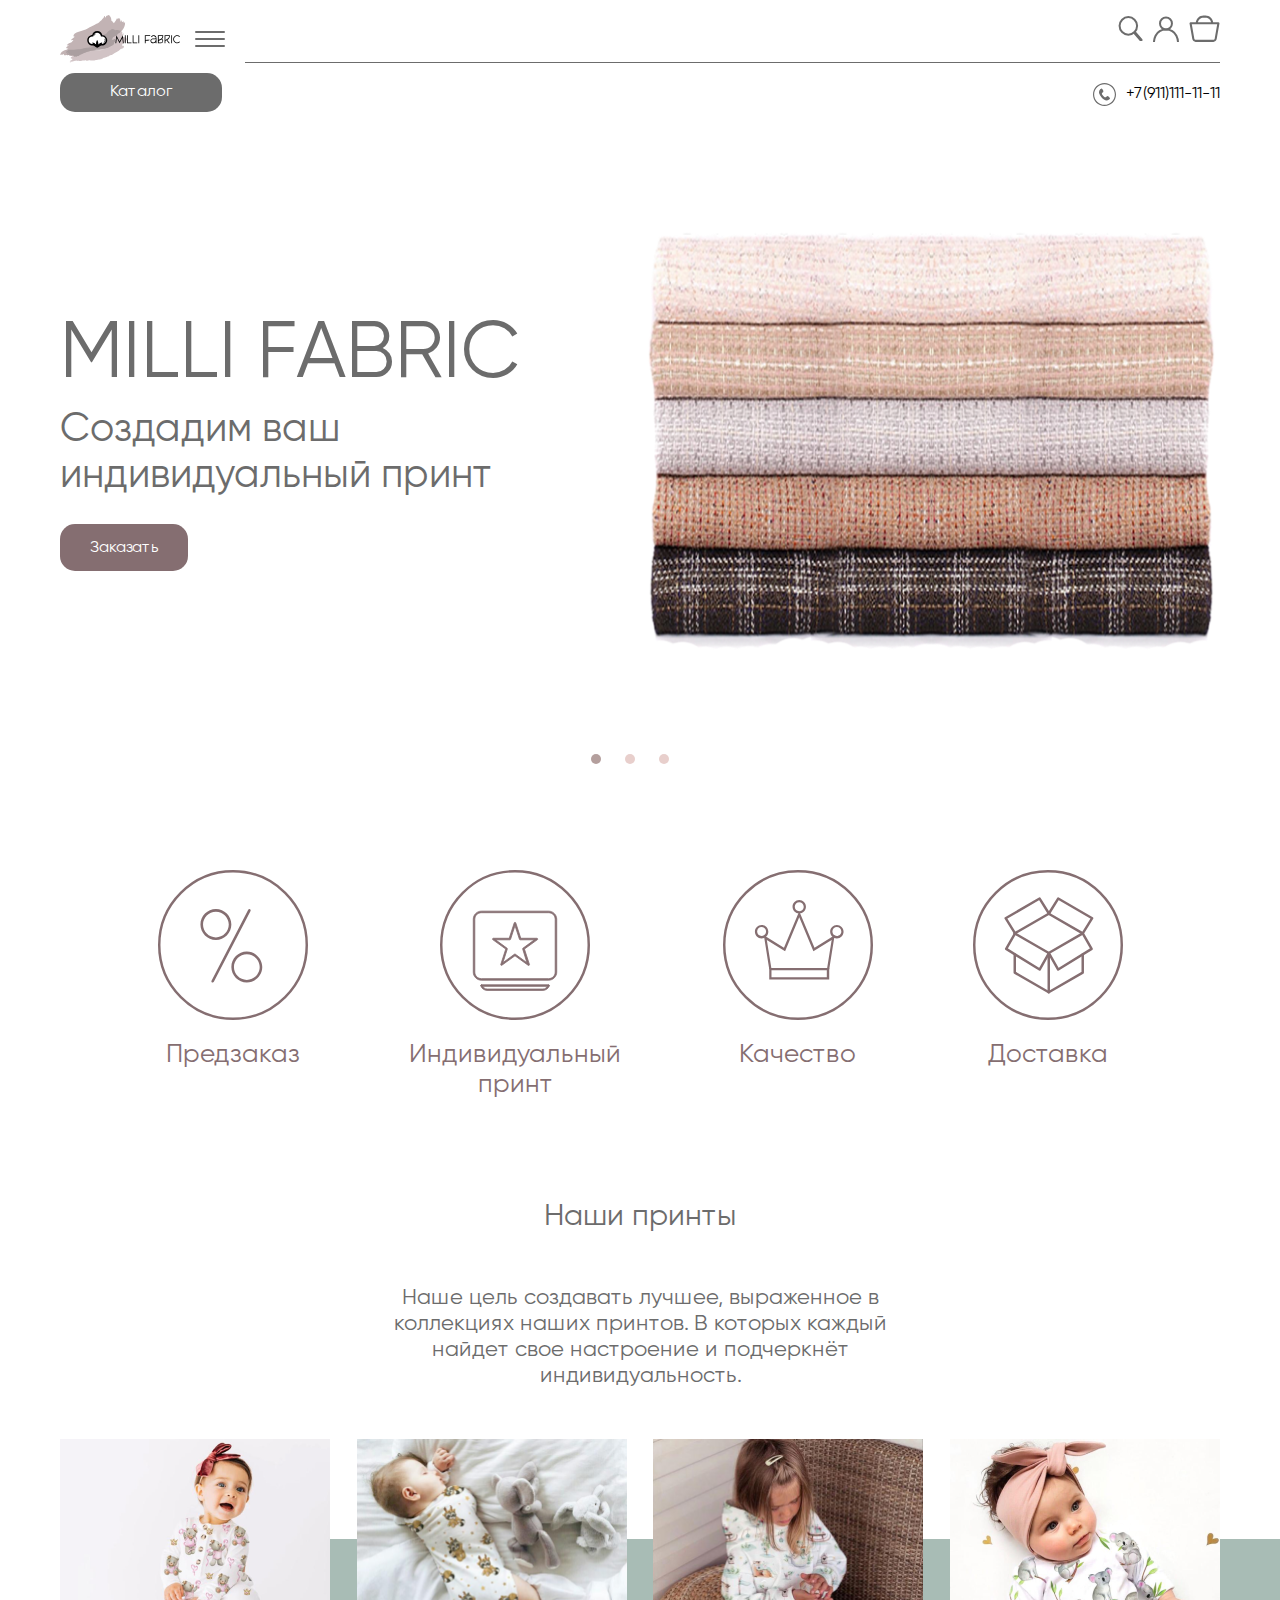
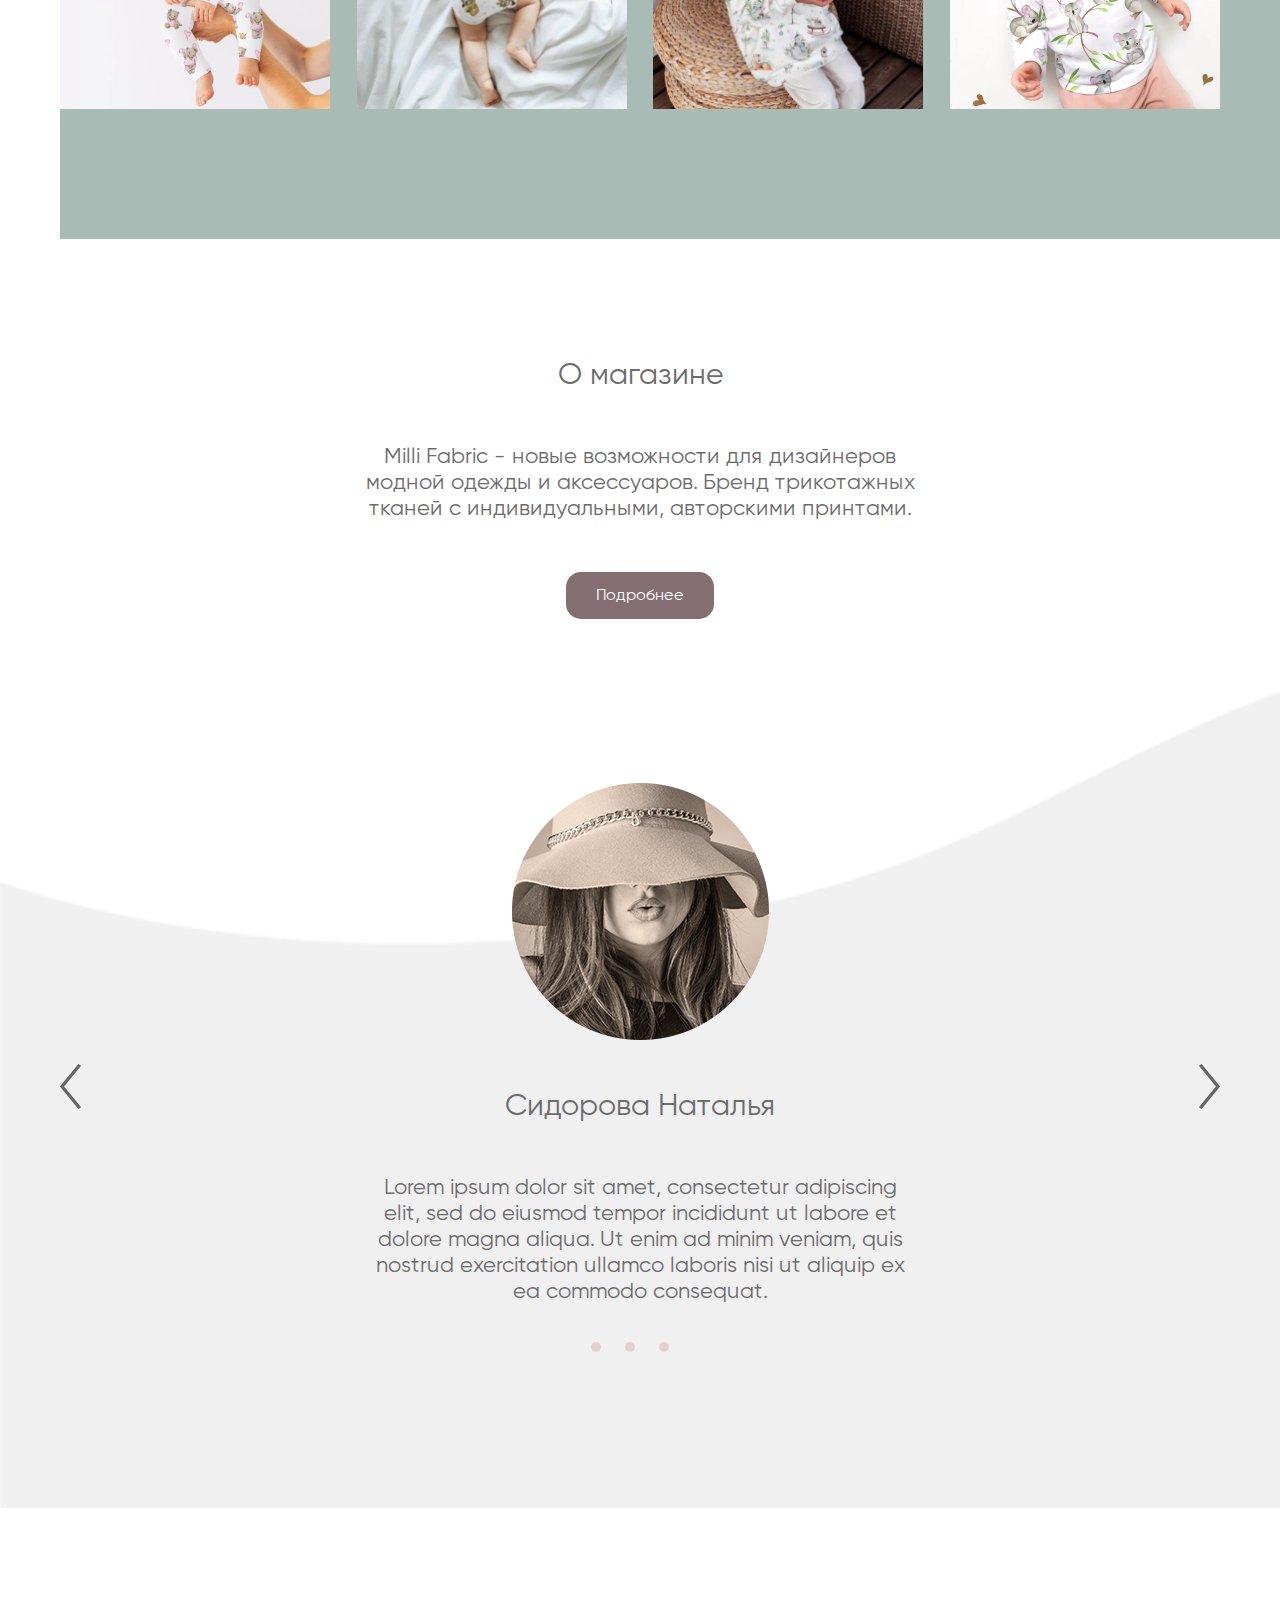
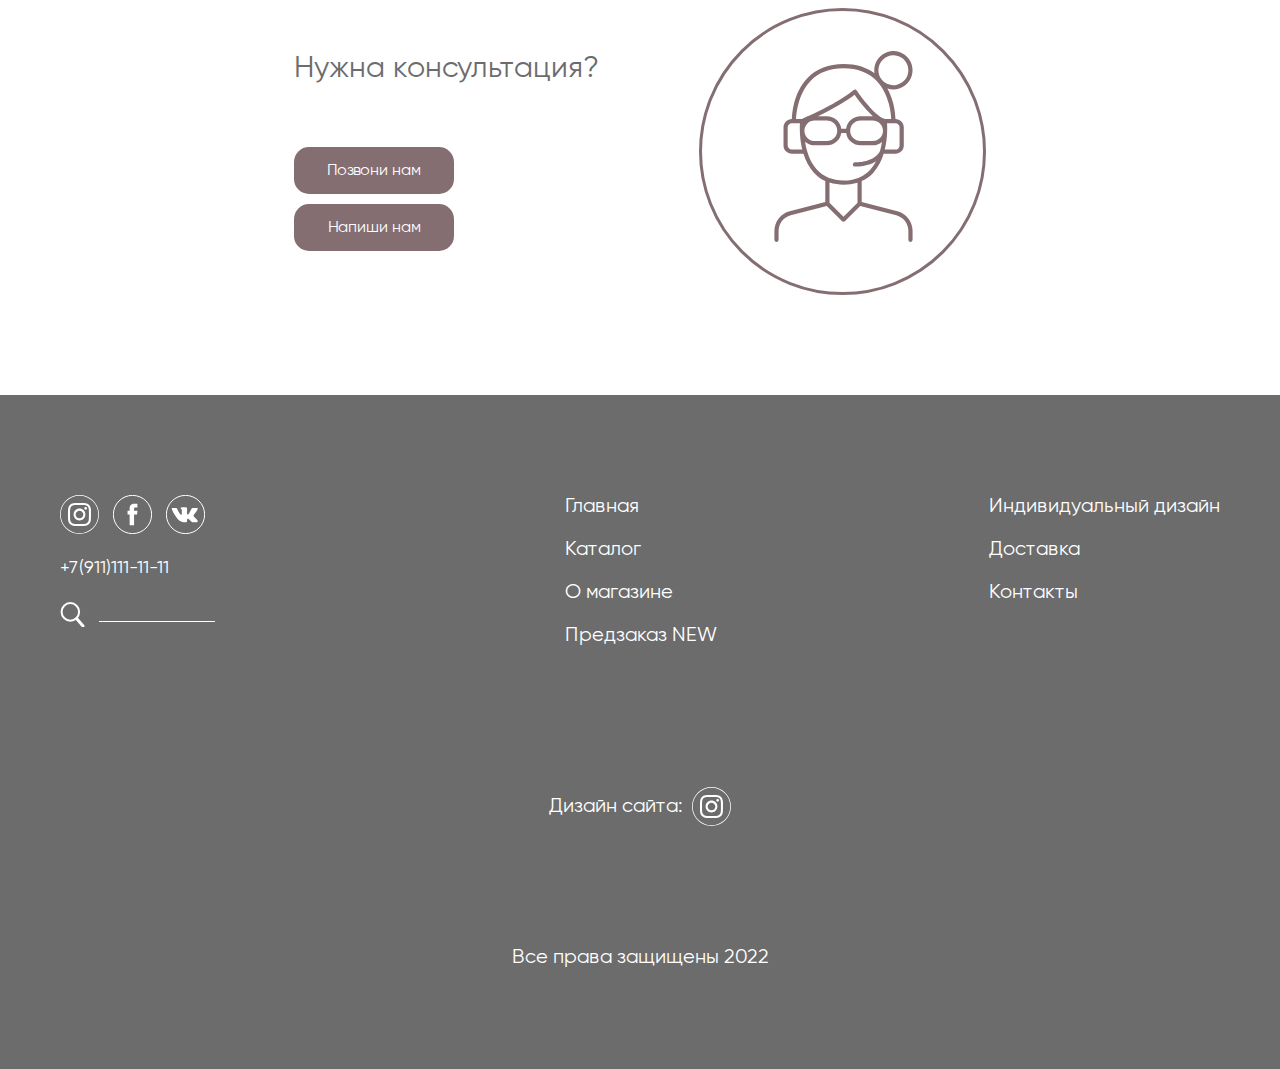
==== commit cdaee453: "update" ====
--- a/index.html
+++ b/index.html
@@ -165,11 +165,13 @@
                 </div>
             </div>
         </div>
-    </div>
-    <div class="dots__container container">
-        <span class="dot active__dot"></span>
-        <span class="dot"></span>
-        <span class="dot"></span>
+        <button class="btn__prev"></button>
+        <button class="btn__next"></button>
+        <div class="dots__container container">
+            <span class="dot active__dot"></span>
+            <span class="dot"></span>
+            <span class="dot"></span>
+        </div> 
     </div>
     <div class="pros__container container">
         <div class="pros__block">
@@ -208,6 +210,46 @@
             <a href="#" class="btn">Подробнее</a>
         </div>
     </div>
+    <div class="background__customers">
+        <div class="customer__container container">
+            <div class="customer__slider">
+                <div class="slider__item__customer active__slider__item__customer">
+                    <div class="slider__item__block customer">
+                        <div class="customer__block">
+                            <img src="img/slider/customer-slide-1.png" alt="">
+                            <div class="slider__customer__title">Сидорова Наталья</div>
+                            <div class="slider__customer__text">Lorem ipsum dolor sit amet, consectetur adipiscing elit, sed do eiusmod tempor incididunt ut labore et dolore magna aliqua. Ut enim ad minim veniam, quis nostrud exercitation ullamco laboris nisi ut aliquip ex ea commodo consequat.</div>
+                        </div>
+                    </div>
+                </div>
+                <div class="slider__item__customer">
+                    <div class="slider__item__block customer">
+                        <div class="customer__block">
+                            <img src="img/slider/customer-slide-1.png" alt="">
+                            <div class="slider__customer__title">Сидорова Наталья</div>
+                            <div class="slider__customer__text">Lorem ipsum dolor sit amet, consectetur adipiscing elit, sed do eiusmod tempor incididunt ut labore et dolore magna aliqua. Ut enim ad minim veniam, quis nostrud exercitation ullamco laboris nisi ut aliquip ex ea commodo consequat.</div>
+                        </div>
+                    </div>
+                </div>
+                <div class="slider__item__customer">
+                    <div class="slider__item__block customer">
+                        <div class="customer__block">
+                            <img src="img/slider/customer-slide-1.png" alt="">
+                            <div class="slider__customer__title">Сидорова Наталья</div>
+                            <div class="slider__customer__text">Lorem ipsum dolor sit amet, consectetur adipiscing elit, sed do eiusmod tempor incididunt ut labore et dolore magna aliqua. Ut enim ad minim veniam, quis nostrud exercitation ullamco laboris nisi ut aliquip ex ea commodo consequat.</div>
+                        </div>
+                    </div>
+                </div>
+            </div>
+            <button class="btn__prev__customer"></button>
+            <button class="btn__next__customer"></button>
+            <div class="dots__container container">
+                <span class="dot__customer active__dot"></span>
+                <span class="dot__customer"></span>
+                <span class="dot__customer"></span>
+            </div> 
+        </div>
+    </div>
     <div class="consultation__block container">
         <div class="block__consultation__left">
             <div class="title">Нужна консультация?</div>
@@ -258,8 +300,9 @@
                 </div>
             </div>
         </div>
-    </footer>
+    </footer>  
     <script src="js/slider.js"></script>
+    <script src="js/customer-slider.js"></script>
     <script src="js/main.js"></script>
 </body>
 </html>--- a/css/style.css
+++ b/css/style.css
@@ -978,8 +978,6 @@
     display: flex;
     align-items: center;
 }
-.num__order {
-}
 
 .img__order {
     margin-left: 20px;
@@ -1383,12 +1381,18 @@
     opacity: 0;
 }
 
-
-.slider__item.active__slide__item .slider__item__block {
-    min-height: 500px;
+.slider__item.active__slide__item .slider__item__block,
+.slider__item__customer.active__slider__item__customer .slider__item__block {
+    min-height: 550px;
     opacity: 1;
     left:0;
 }
+
+.slider__item__block.customer {
+    text-align: center;
+    justify-content: center;
+}
+
 
 .slider__item__block img {
     max-width: 50%;
@@ -1416,21 +1420,73 @@
     text-align: center;
 }
 
-.dot {
+.dot,
+.dot__customer {
     display: inline-block;
     width: 10px;
     height: 10px;
     border-radius: 50%;
     background: #E8CFCC;
     margin-right: 20px;
-    transition: .5s;
-}
-
-.dot.active__dot {
+    transition: .5s ease-in-out;
+}
+
+.dot.active__dot,
+.dot__customer.active__dot__customer {
     background: #B49F9D;
 }
 
-
+.slider__customer__title {
+    margin-top: 50px;
+    font-size: 30px;
+    line-height: 35px;
+    text-align: center;
+    color: #6C6C6C;
+}
+
+.slider__customer__text {
+    margin-top: 50px;
+    font-size: 22px;
+    line-height: 26px;
+    text-align: center;
+    color: #6C6C6C;
+    max-width: 550px;
+}
+
+.background__customers {
+    width: 100%;
+    margin: 0 auto;
+    background-size: cover;
+    background-image: url("../img/bg/bg1.png");
+}
+
+.customer__container {
+    position: relative;
+    padding: 150px 20px;
+}
+
+.btn__prev__customer { 
+    margin-left: 20px;
+    position: absolute;
+    top: 50%;
+    left:0;
+    display: block;
+    width: 21px;
+    height: 45px;
+    background: url('../img/icon/arrow-left.svg');
+}
+
+.btn__next__customer { 
+    margin-right: 20px;
+    transform: rotate(180deg);
+    position: absolute;
+    top: 50%;
+    right: 0;
+    display: block;
+    width: 21px;
+    height: 45px;
+    background: url('../img/icon/arrow-left.svg');
+}
 
 
 @media (max-width: 800px) {
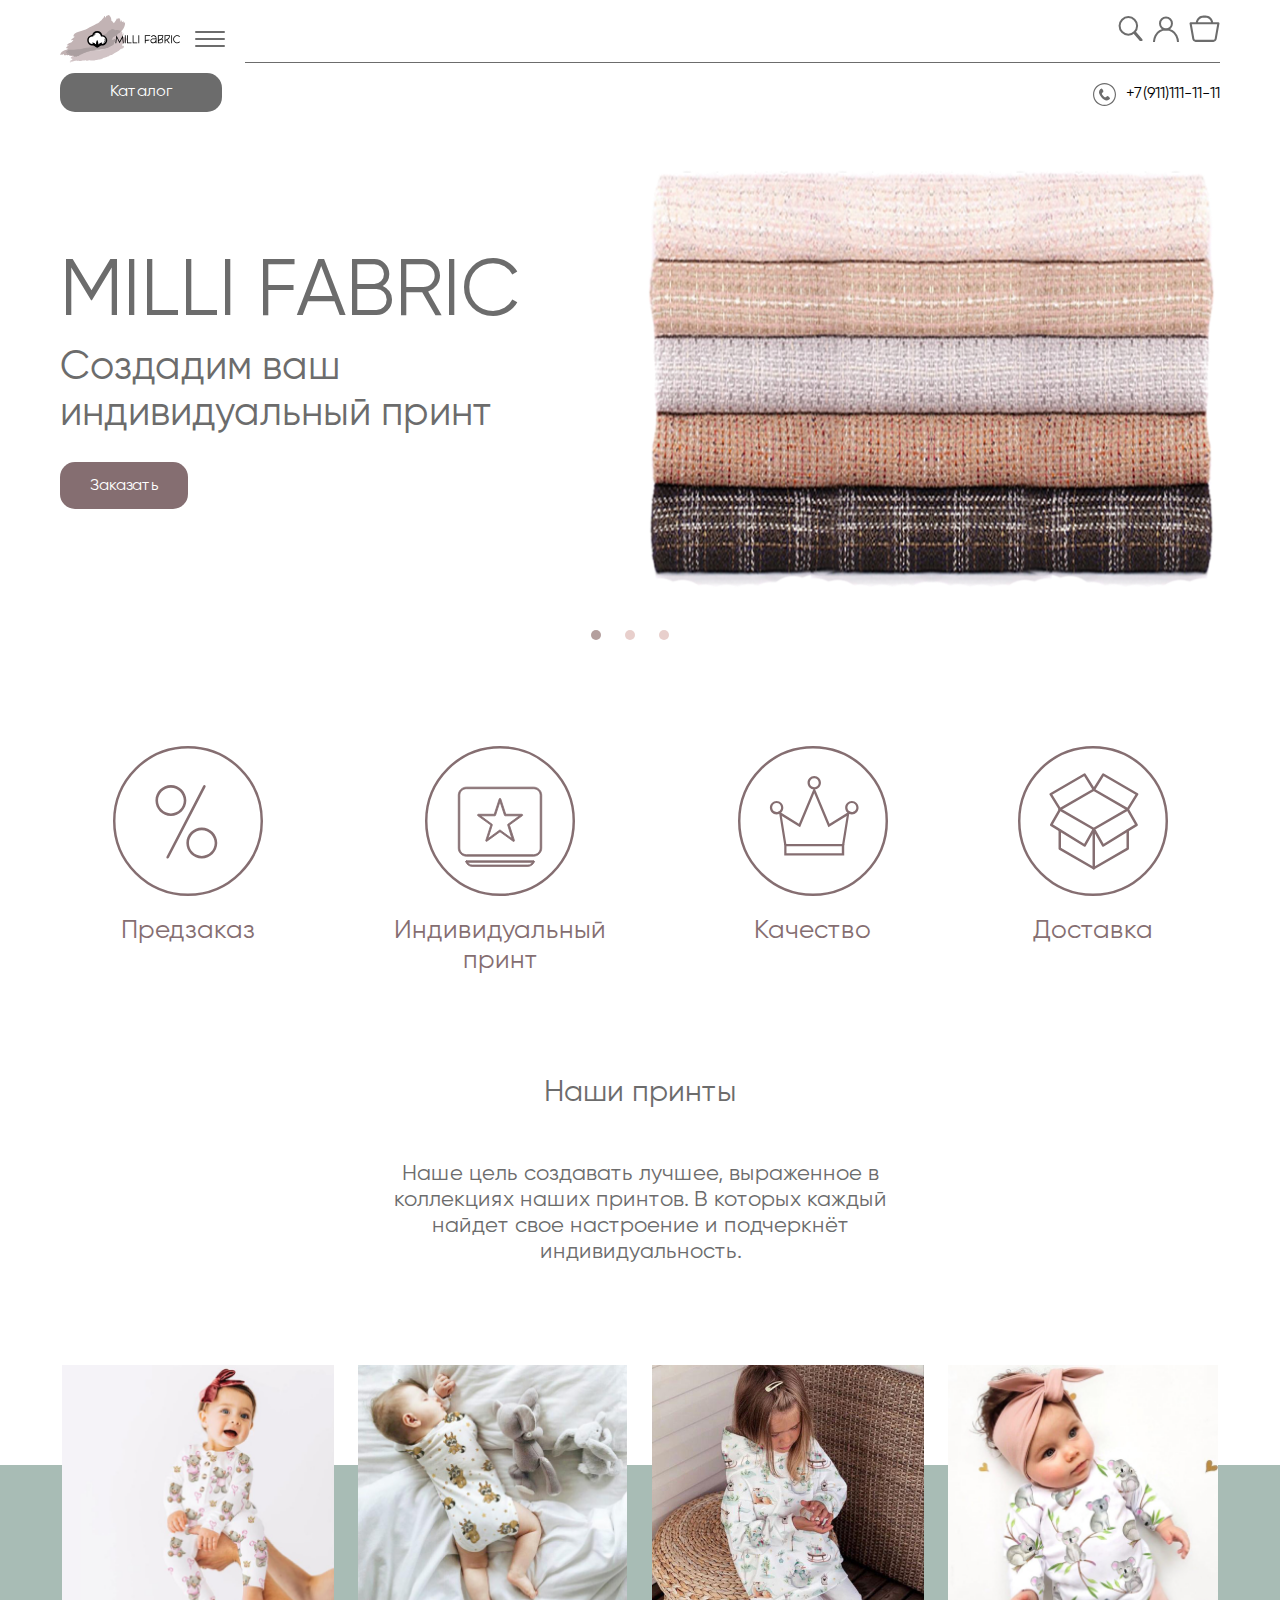
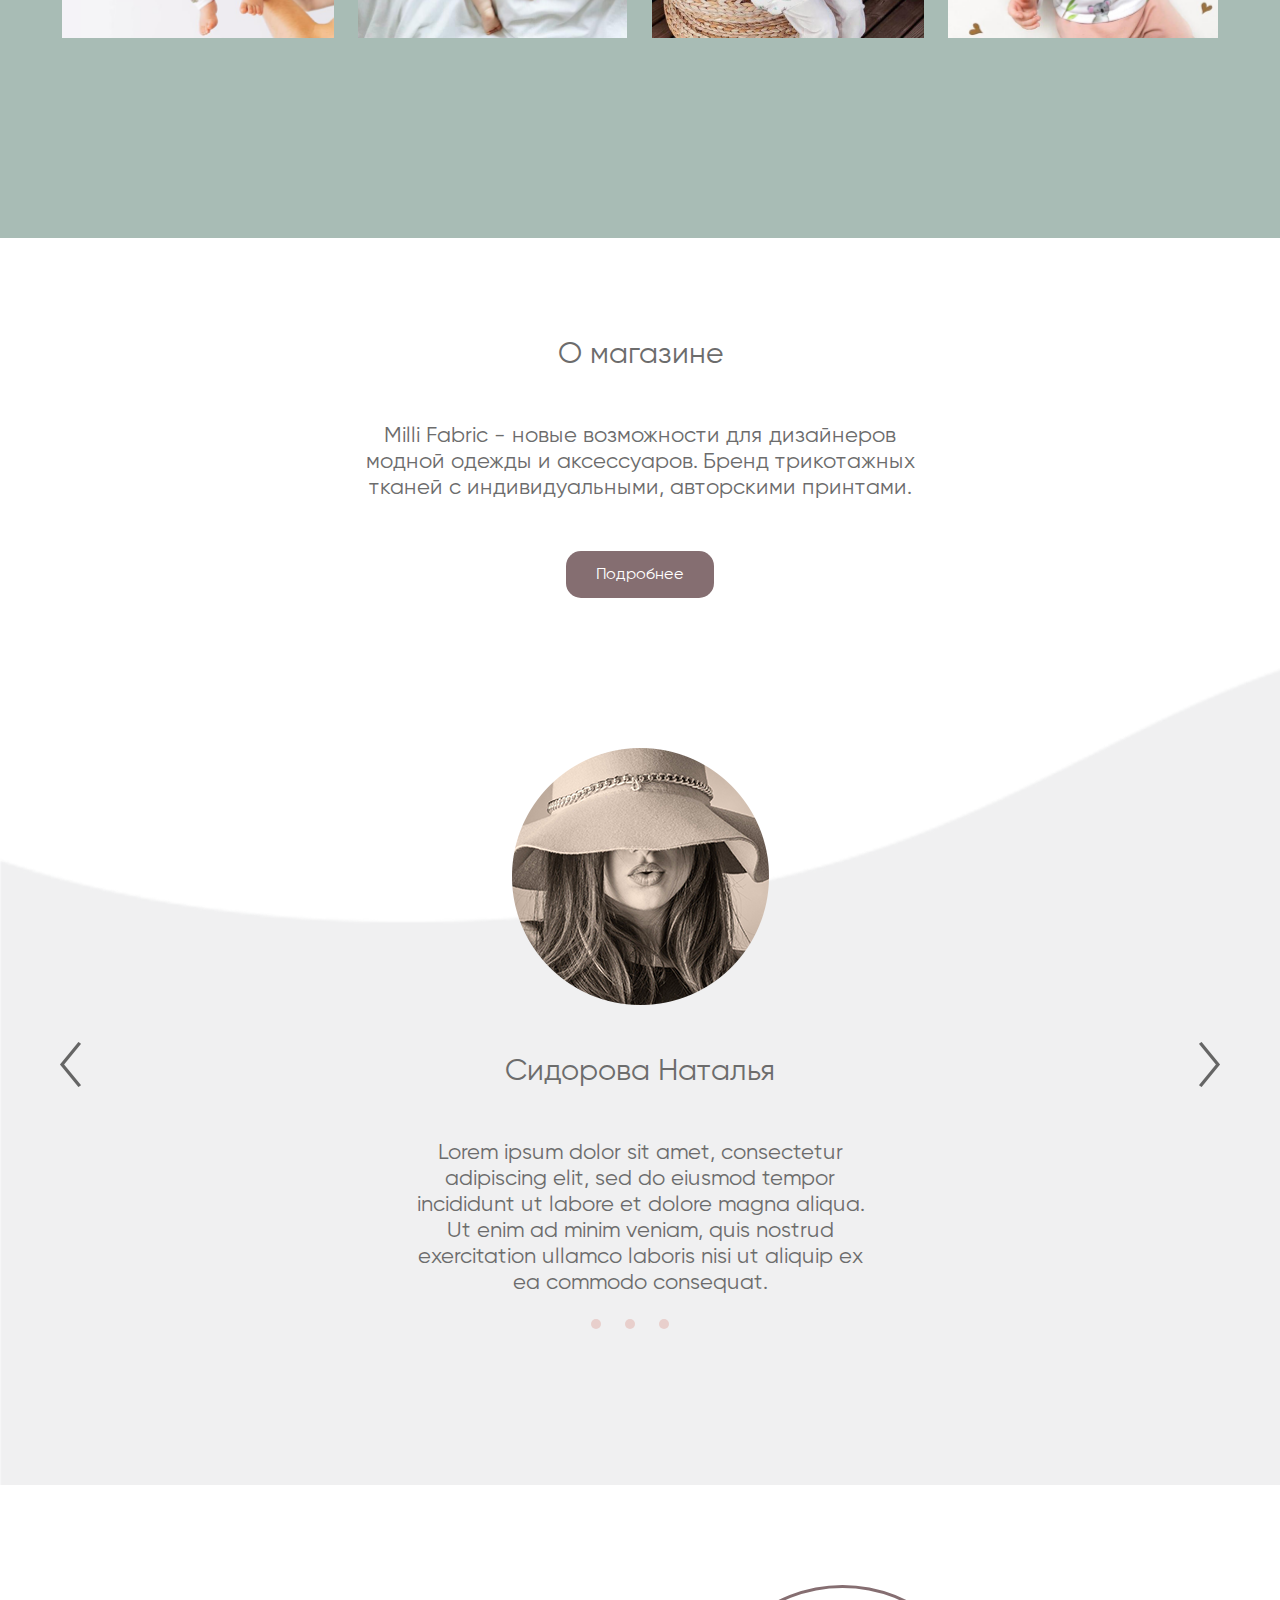
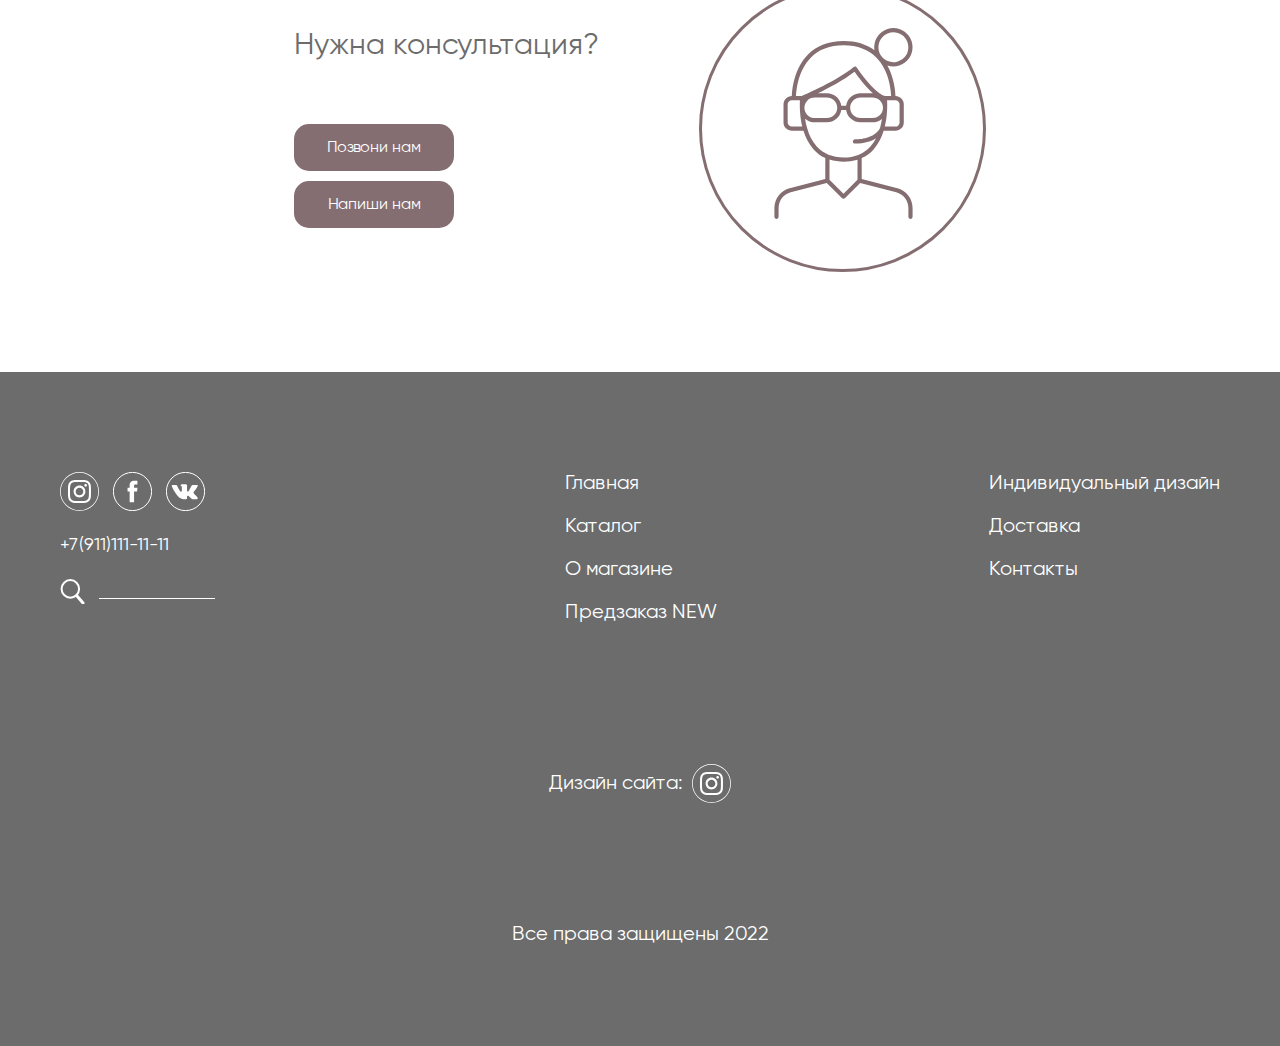
==== commit de898ad3: "update" ====
--- a/index.html
+++ b/index.html
@@ -195,12 +195,14 @@
         <div class="print__container container">
             <div class="title">Наши принты</div>
             <div class="descriptions">Наше цель  создавать лучшее, выраженное в коллекциях наших принтов. В которых каждый найдет свое настроение и подчеркнёт индивидуальность.</div>
-            <div class="print__image__block">
-                <img src="img/content/print-1.png" alt="print-1">
-                <img src="img/content/print-2.png" alt="print-2">
-                <img src="img/content/print-3.png" alt="print-3">
-                <img src="img/content/print-4.png" alt="print-4">
-            </div>
+        </div>
+    </div>
+    <div class="background__green green__print">
+        <div class="print__image__block">
+            <img src="img/content/print-1.png" alt="print-1">
+            <img src="img/content/print-2.png" alt="print-2">
+            <img src="img/content/print-3.png" alt="print-3">
+            <img src="img/content/print-4.png" alt="print-4">
         </div>
     </div>
     <div class="about__shop container">
--- a/css/style.css
+++ b/css/style.css
@@ -244,8 +244,9 @@
 .pros__container {
     margin-top: 100px;
     display: flex;
-    text-align: center;
-    justify-content: center;
+    flex-wrap: wrap;
+    text-align: center;
+    justify-content: space-around;
 }
 
 .pros__container img {
@@ -253,7 +254,7 @@
 }
 
 .pros__block:not(:last-child) {
-    margin-right: 100px; 
+    margin-right: 25px; 
 }
 
 .pros__title {
@@ -292,20 +293,26 @@
 }
 
 .print__image__block {
-    position: relative;
-    z-index: 9;
-    display: flex;
-    justify-content: space-between;
+    padding: 0 20px;
+    top: -200px;
+    margin: 0 auto;
+    max-width: 1200px;
+    position: relative;
+    display: flex;
+    flex-wrap: wrap;
+    justify-content: space-around;
+    gap: 20px;
 }
 
 .print__image__block img {
-    position: relative;
-    width: 270px;
-    height: 270px;
     object-fit: cover;
-    z-index: 8;
-}
-
+}
+
+.background__green.green__print {
+    margin-top: 200px;
+    padding: 100px 0 0;
+}
+/*
 .print__image__block::after {
     content: "";
     position: absolute;
@@ -317,10 +324,10 @@
     width: 100vw;
     top: 100px;
     background: #A8BCB5;
-}
+} */
 
 .about__shop {
-    margin-top: 250px;
+    margin-top: 100px;
 }
 
 .btn__block {
@@ -1371,8 +1378,8 @@
 
 .slider__item__block {
     position: relative;
+    overflow: hidden;
     height: 0;
-    overflow: hidden;
     display: flex;
     justify-content: space-between;
     align-items: center;
@@ -1383,7 +1390,7 @@
 
 .slider__item.active__slide__item .slider__item__block,
 .slider__item__customer.active__slider__item__customer .slider__item__block {
-    min-height: 550px;
+    height: auto;
     opacity: 1;
     left:0;
 }
@@ -1451,6 +1458,7 @@
     text-align: center;
     color: #6C6C6C;
     max-width: 550px;
+    padding: 0 50px;
 }
 
 .background__customers {
@@ -1488,6 +1496,20 @@
     background: url('../img/icon/arrow-left.svg');
 }
 
+@media (max-width: 1182px) {
+    .print__image__block{
+        padding: 0 200px;
+        justify-content: center;
+    }
+    
+}
+
+@media (max-width: 961px) {
+    .print__image__block{
+        padding: 0 70px;
+        justify-content: center;
+    }
+}
 
 @media (max-width: 800px) {
     .nav {
@@ -1522,6 +1544,19 @@
     .design img {
         max-width: 80%;
         margin-left: 0;
+    }
+
+    .slider__title {
+        font-size: 50px;
+        line-height: 50px;
+        color: #6C6C6C;
+    }
+
+    .slider__text {
+        font-size: 24px;
+        line-height: 32px;
+        color: #6C6C6C;
+        margin-bottom: 25px;
     }
 }
 
@@ -1579,6 +1614,24 @@
     .cart__prodect__remove {
         grid-column: 4;
     }
+
+    .consultation__block {
+        flex-direction: column;
+    }
+
+    .block__consultation__left {
+        justify-content: center;
+        text-align: center;
+        align-items: center;
+        margin: 0 auto;
+        margin-bottom: 50px;
+    }
+
+    .pros__container {
+        flex-direction: column;
+        justify-content: center;
+        align-items: center;
+    }
 }
 
 @media (max-width: 600px) {
@@ -1612,6 +1665,20 @@
         padding-top: 20px;
     }
     
+    .slider__item__block {
+        flex-direction: column-reverse;
+        align-items: center;
+        text-align: center;
+    }
+
+    .slider__item__block img {
+        max-width: 100%;
+    }
+
+    .slider__info__block {
+        margin-right: unset;
+        margin-top: 50px;
+    }
 }
 
 @media (max-width: 440px) {
@@ -1643,4 +1710,9 @@
         width: 40%;
         left: 30%;
     }
+
+    .print__image__block{
+        padding: 0 20px;
+        justify-content: center;
+    }
 }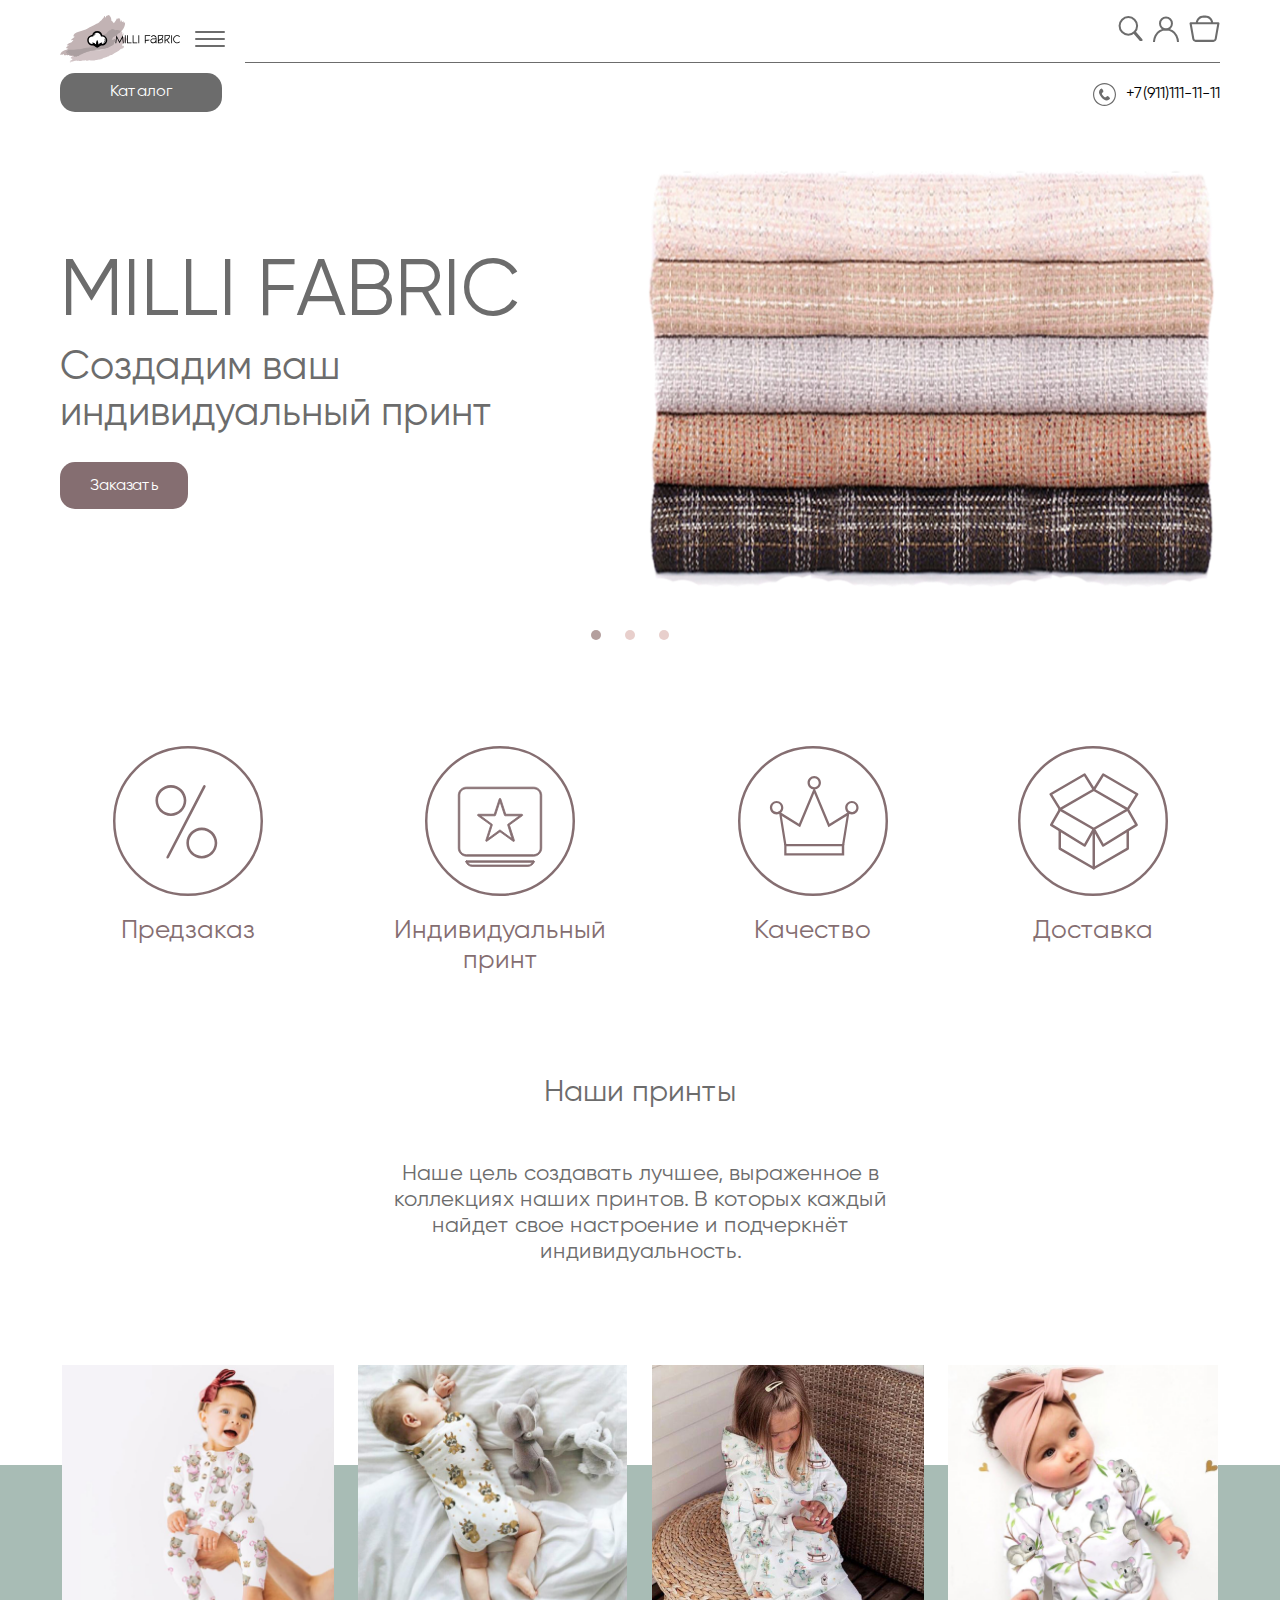
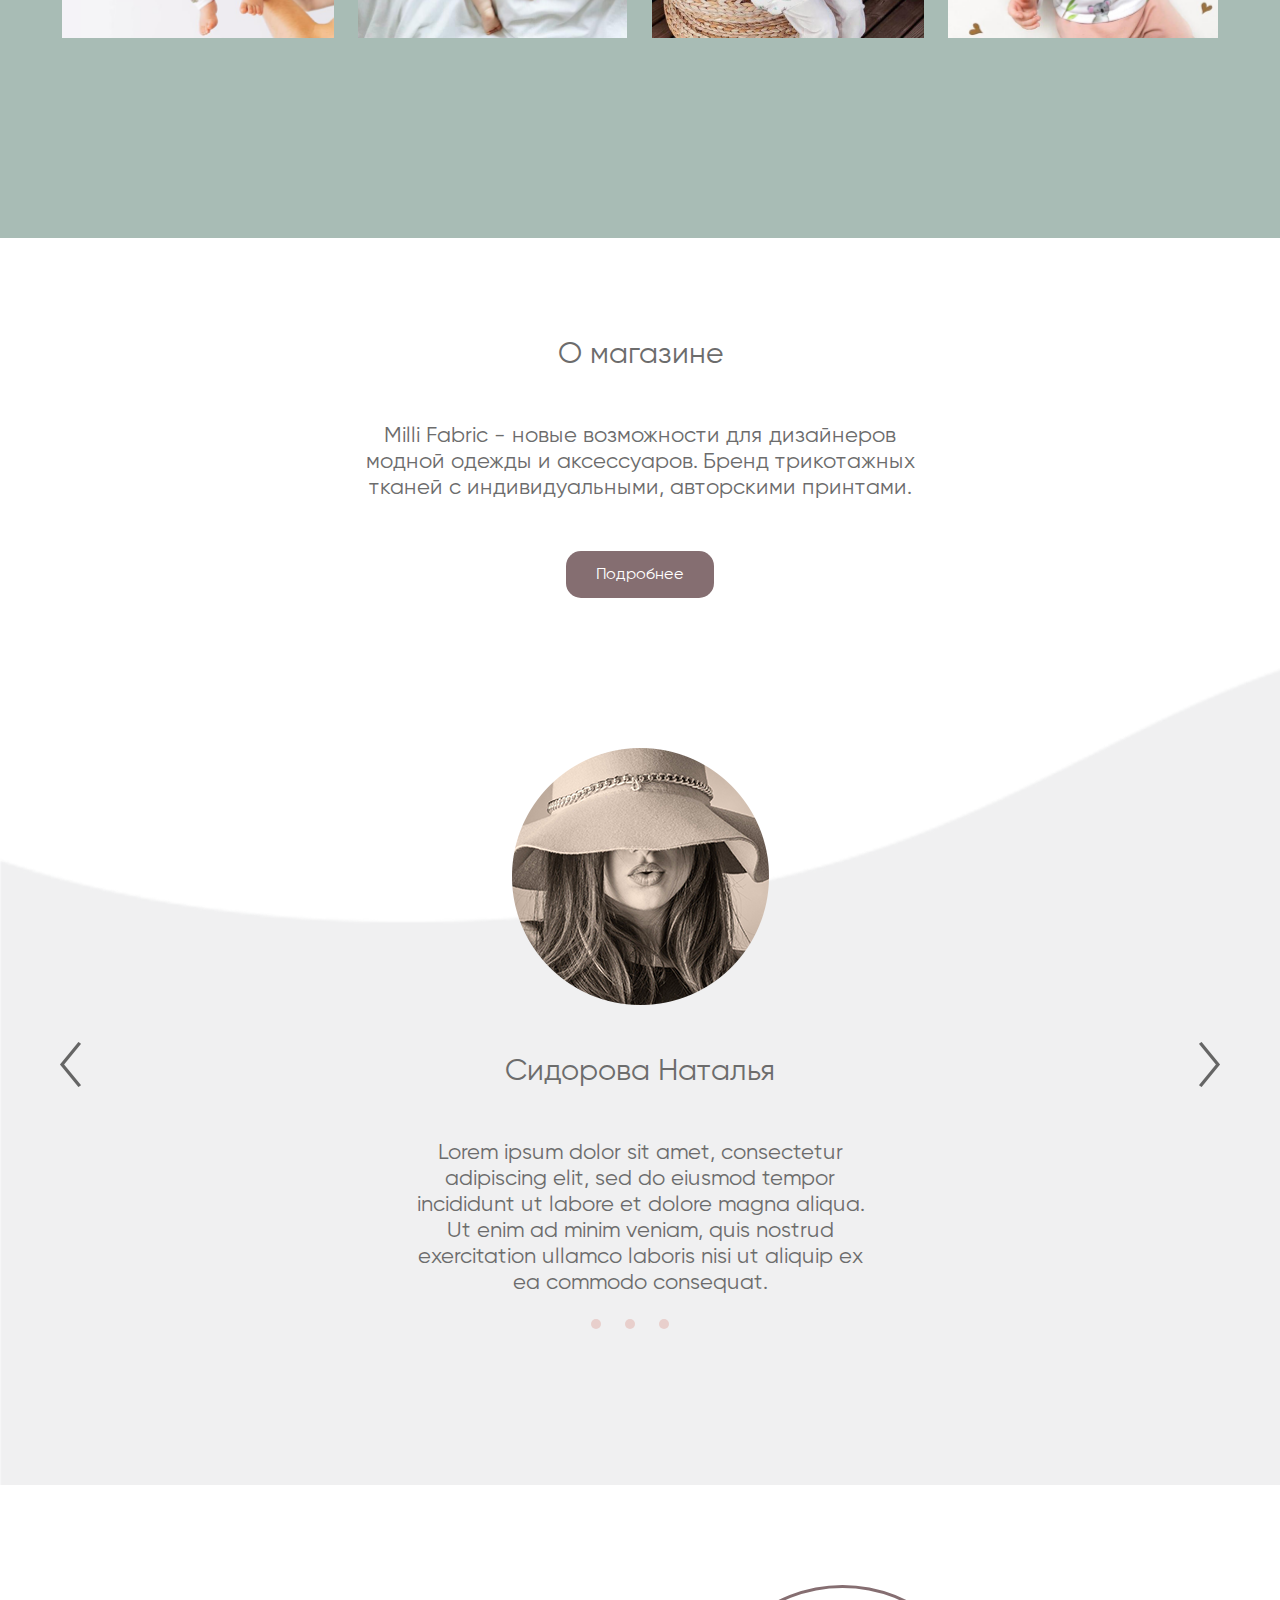
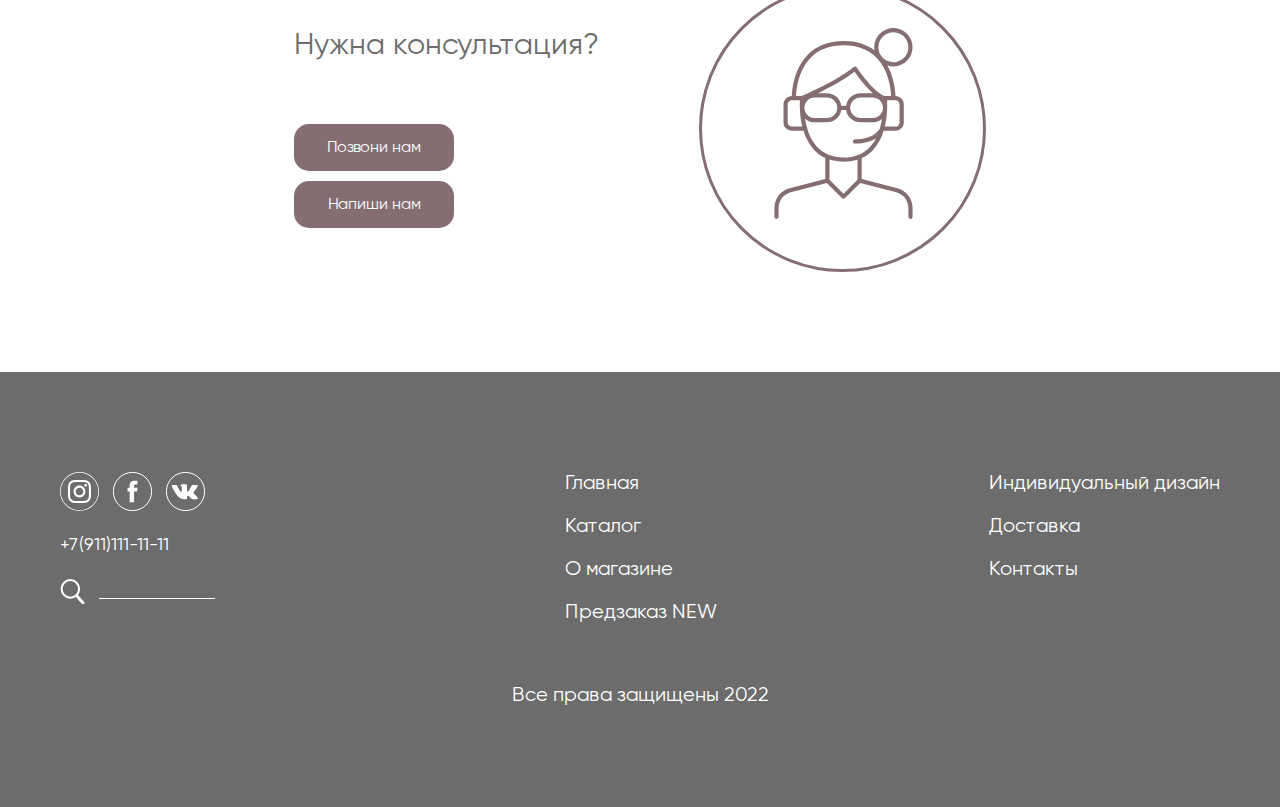
==== commit 80b90c5b: "update footer" ====
--- a/index.html
+++ b/index.html
@@ -294,10 +294,6 @@
                     </div>
                 </div>
                 <div class="copyright">
-                    <div class="design">
-                        <a href="#!">Дизайн сайта:</a>
-                        <img src="img/icon/inst.svg" alt="designer">
-                    </div>
                     <div class="since">Все права защищены 2022</div>
                 </div>
             </div>
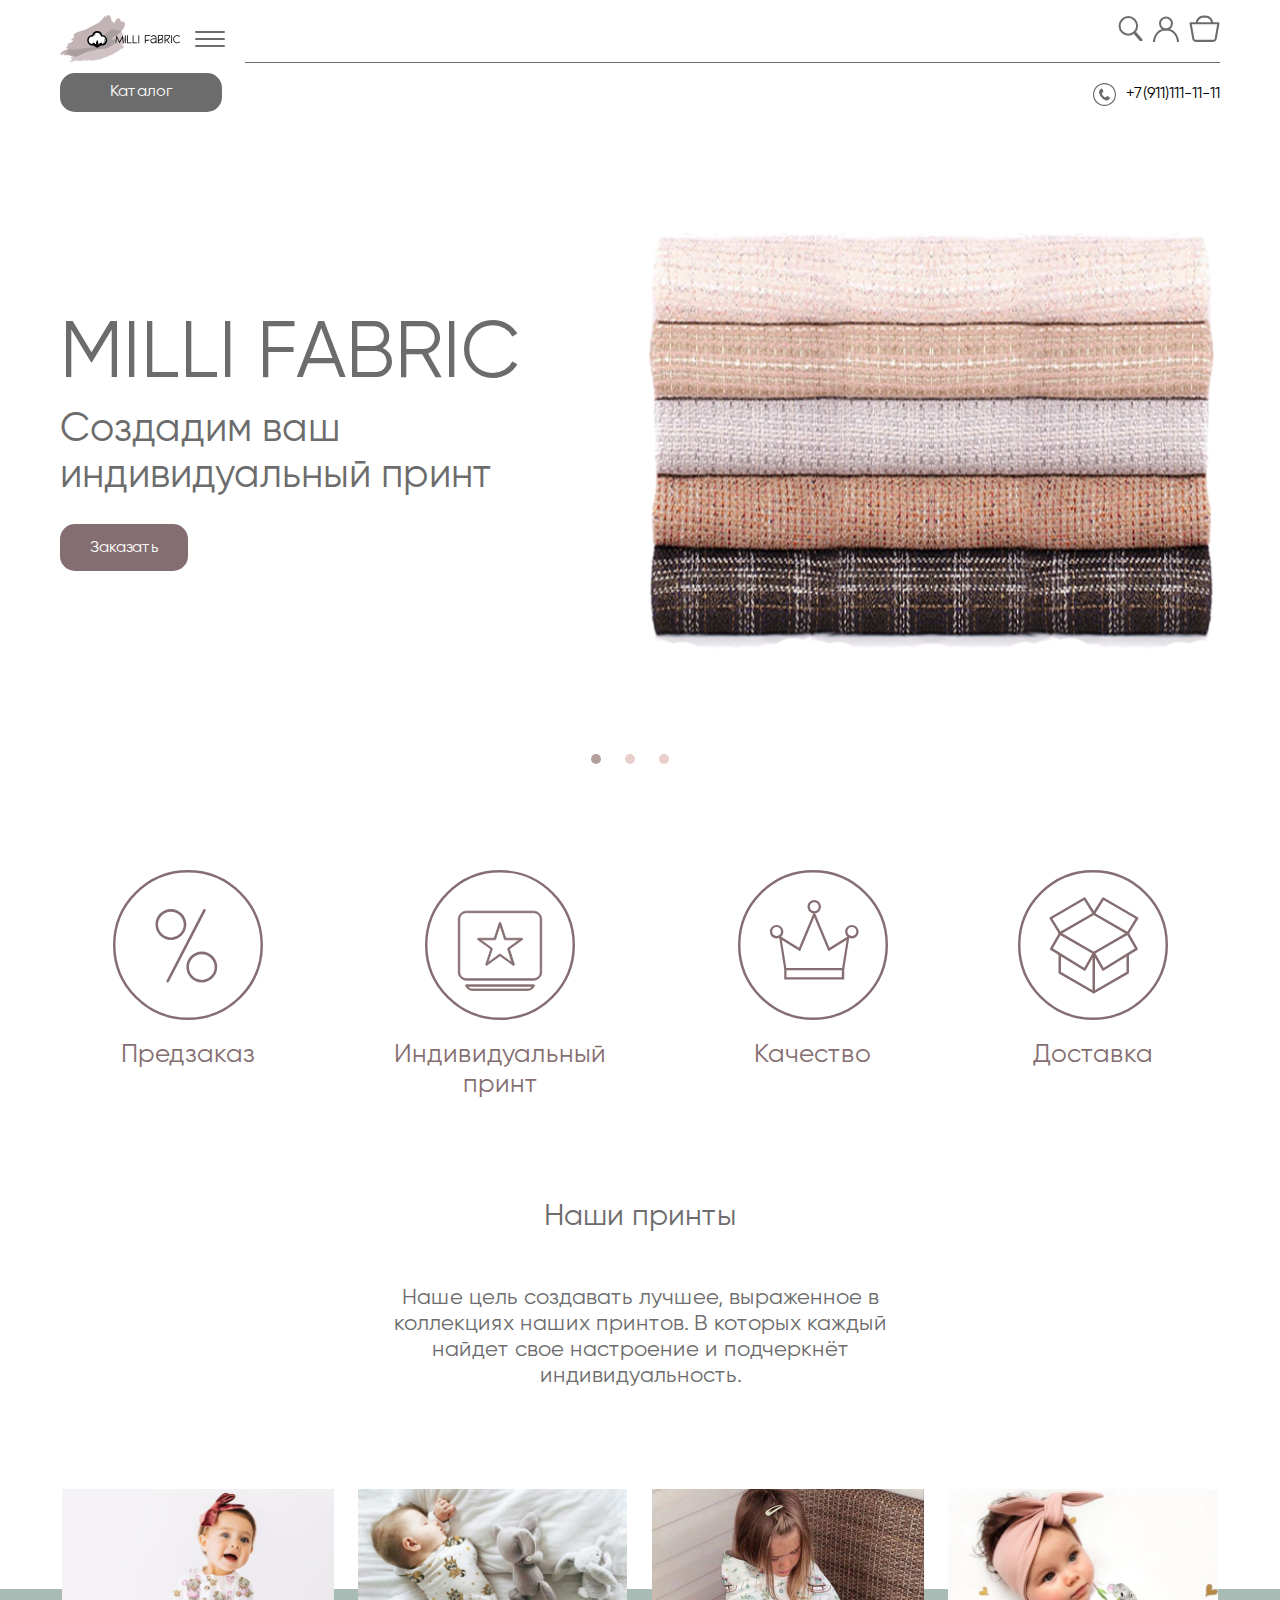
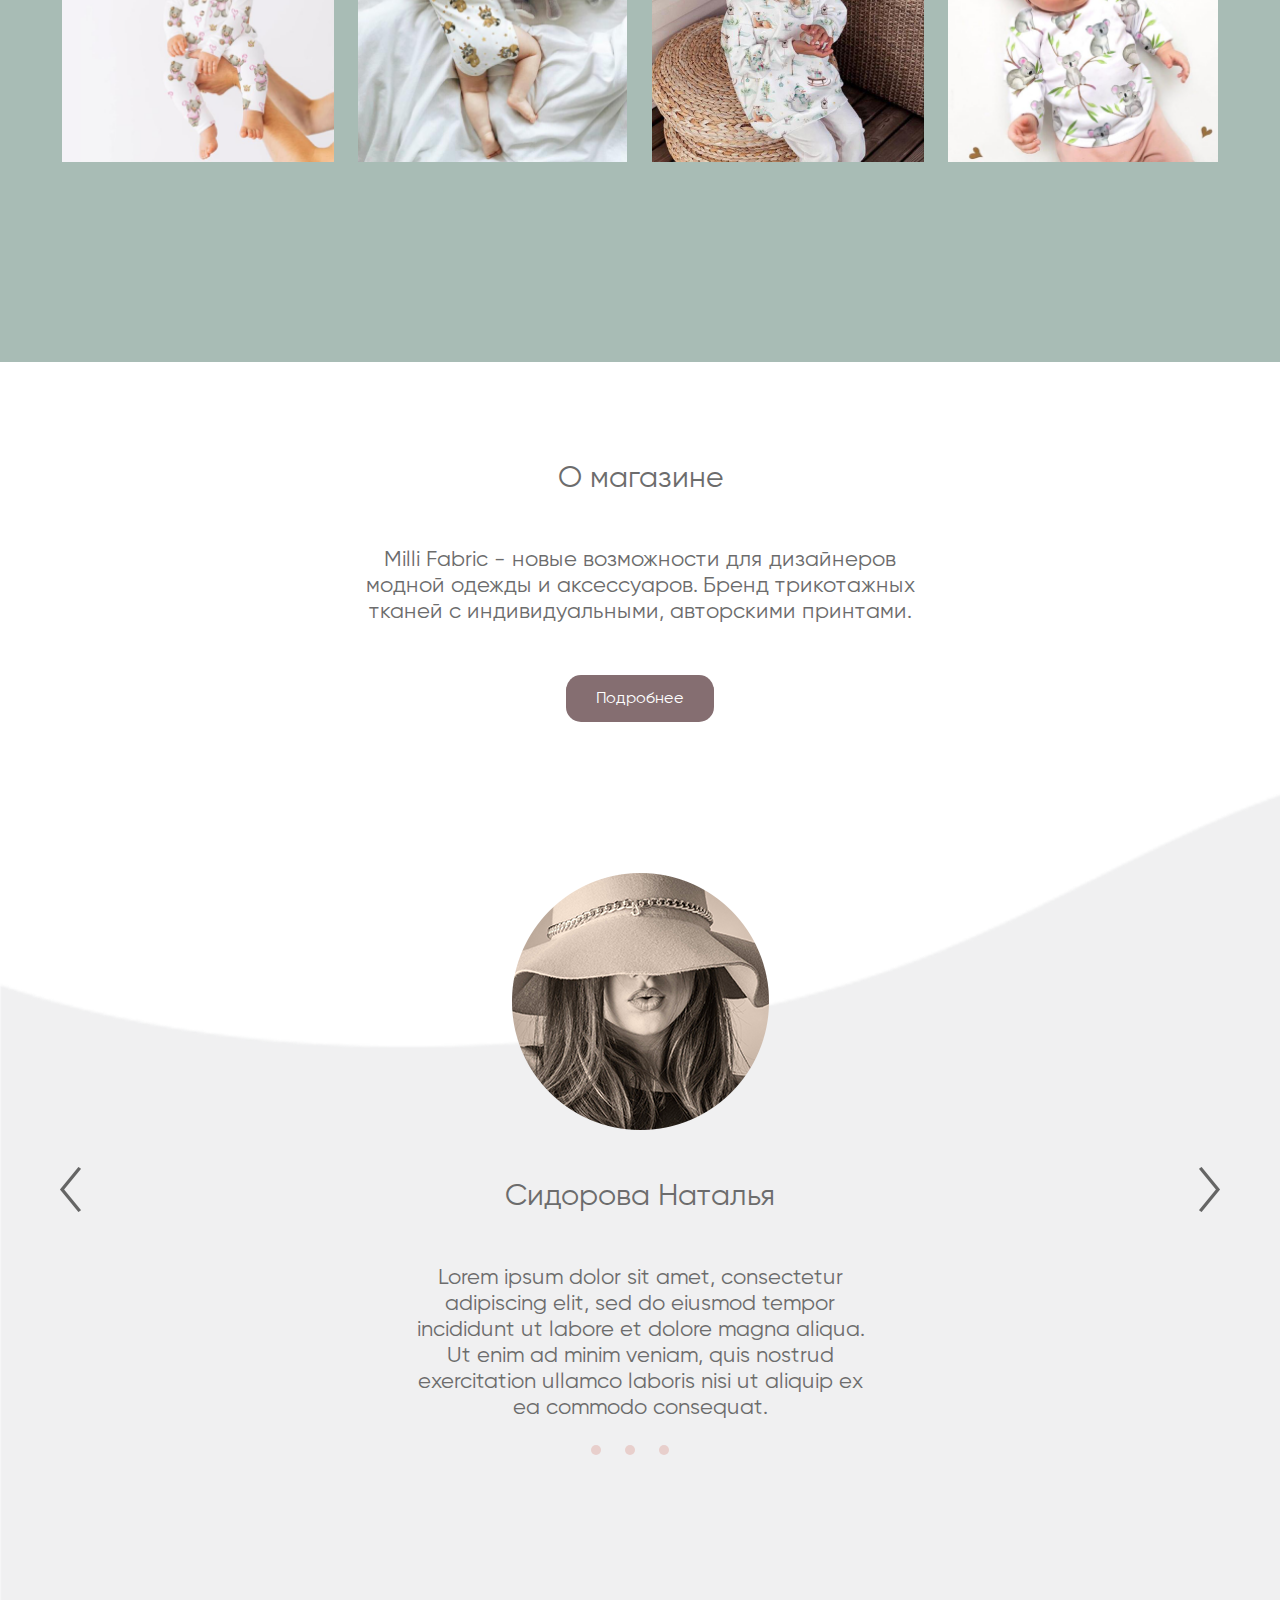
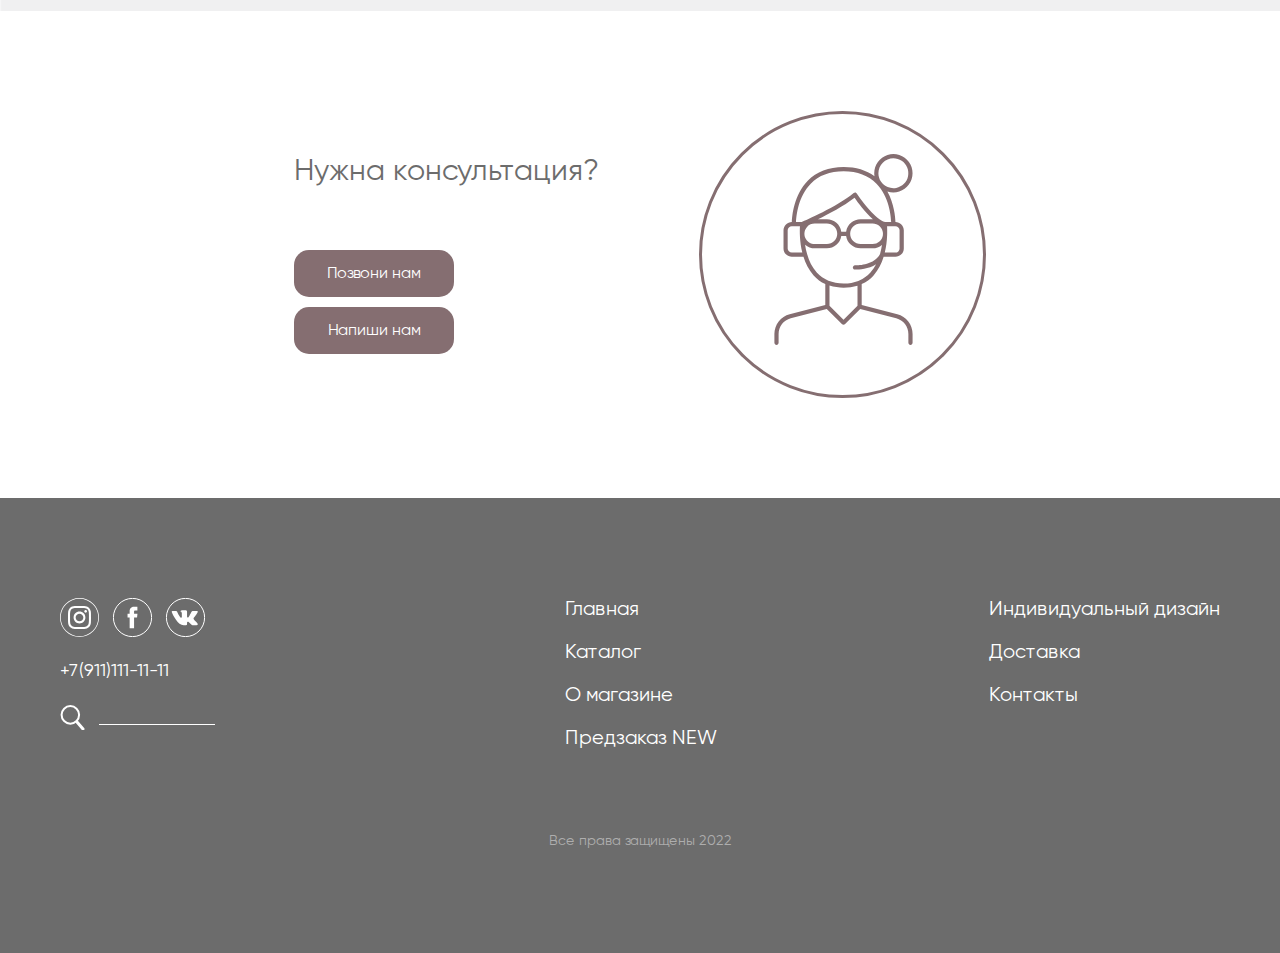
==== commit a28ef785: "update" ====
--- a/index.html
+++ b/index.html
@@ -120,7 +120,52 @@
             <div class="right__header__block">
                 <div class="icon__header__block">
                     <img src="img/icon/search.svg" alt="search">
-                    <img src="img/icon/login.svg" alt="login">
+                    <button class="login__popup"><img src="img/icon/login.svg" alt="login"></button>
+                    <div class="login__block">
+                        <div class="form__person">
+                            <div class="popup__title">Вход</div>
+                            <div class="form__person__input">
+                                <input type="text" placeholder="Логин или e-mail">
+                            </div>
+                            <div class="form__person__input">
+                                <input type="password" placeholder="пароль">
+                            </div>
+                            <div class="btn__login__block">
+                                <a href="#!" class="btn">Вход</a>
+                                <button class="btn__register btn__pay-3">Регистрация</button>
+                            </div>
+                        </div>
+                    </div>
+                    <div class="register__block">
+                        <div class="form__person">
+                            <div class="form__person__input">
+                                <div class="person__title">Имя:</div>
+                                <input type="text" placeholder="Ваше имя">
+                            </div>
+                            <div class="form__person__input">
+                                <div class="person__title">E-mail:</div>
+                                <input type="text" placeholder="mail@mail.ru">
+                            </div>
+                            <div class="form__person__input">
+                                <div class="person__title">Телефон:</div>
+                                <input type="text" placeholder="+7 (911) 111-11-11">
+                            </div>
+                            <div class="form__person__input">
+                                <div class="person__title">Индекс:</div>
+                                <input type="text" placeholder="140000">
+                            </div>
+                            <div class="form__person__input">
+                                <div class="person__title">Адрес:</div>
+                                <input type="text" placeholder="Город, улица, дом">
+                            </div>
+                            <div class="form__pay__chek">
+                                <input type="checkbox" id="checkbox-1" class="custom__radio"><label for="checkbox-1" class="label">Даю согласие на обработку своих персональных данных. <a href="#!">Политика конфедециальности</a></label>
+                            </div>
+                            <div class="btn__login__block">
+                                <a href="" class="btn">Регистрация</a>
+                            </div>
+                        </div>
+                    </div>
                     <img src="img/icon/cart.svg" alt="cart">
                 </div>
                 <div class="header__number__block">
--- a/css/style.css
+++ b/css/style.css
@@ -433,11 +433,11 @@
 }
 
 .since {
-    margin-top: 20px;
-    font-size: 20px;
+    margin-top: 40px;
+    font-size: 14px;
     line-height: 23px;
     text-align: center;
-    color: #FFFFFF;
+    color: #aeaeae;
 }
 
 .footer__nav li {
@@ -1134,6 +1134,8 @@
     text-align: center;
 }
 
+
+
 /* Product page */
 
 .product__page__block {
@@ -1147,21 +1149,23 @@
 .gallery__product {
     margin-top: 25px;
     display: flex;
+    flex-wrap: wrap;
     justify-content: space-between;
 }
 
 .product__page__img {
     display: flex;
     align-items: center;
-    width: 450px;
+    max-width: 450px;
     height: 450px;
     object-fit: contain;
 }
 
 .gallery__product img {
-    width: 100px;
-    height: 100px;
+    max-width: 100px;
+    max-height: 100px;
     object-fit: cover;
+    margin-bottom: 10px;
 }
 
 .gallery__product img:hover,
@@ -1210,7 +1214,7 @@
 .btn__pay-2 {
     margin-top: 10px;
     display: inline-block;
-    padding: 10px 50px;
+    padding: 12px 50px;
     background-color: #856E71;
     color: #fff;
     border-radius: 15px;
@@ -1218,7 +1222,6 @@
 
 .btn__pay-3 {
     margin-left: 10px;
-    margin-top: 10px;
     display: inline-block;
     padding: 10px 50px;
     border: 2px solid #856E71;
@@ -1243,10 +1246,61 @@
     top: 0;
 }
 
+.login__block {
+    position: fixed;
+    top: -100vh;
+    left: 0;
+    background: rgba(0, 0, 0, 0.9);
+    width: 100%;
+    height: 100%;
+    z-index: 999;
+    transition: 0.5s ease-in-out;
+}
+
+.register__block {
+    display: block;
+    position: fixed;
+    top: 100vh;
+    left: 0;
+    background: rgba(0, 0, 0, 0.9);
+    width: 100%;
+    height: 100%;
+    visibility: hidden;
+    overflow: hidden;
+    width: 100%;
+    height: 100%;
+    transition: 0.5s ease-in-out;
+}
+
+.login__block.login__block__active{
+    top: 0;
+}
+
+.register__block.register__block__active {
+    top: 0;
+    visibility: unset;
+    z-index: 999;
+}  
+
+.popup__title {
+    font-weight: 500;
+    font-size: 30px;
+    line-height: 35px;
+    text-align: center;
+    color: #474747;
+}
+
+.btn__login__block {
+    margin-top: 25px;
+    display: flex;
+    justify-content: space-between;
+}
+
+
 .form__person {
     padding: 100px 100px;
     position: relative;
-    width: 500px;
+    max-width: 500px;
     height: auto;
     background: #fff;
     margin: 10% auto;
@@ -1272,7 +1326,78 @@
 .btn.popup {
     display: flex;
     justify-content: center;
-    margin-top: 50px;
+    margin-top: 25px;
+}
+
+.form__pay__chek {
+    margin-top: 25px;
+    font-size: 13px;
+    
+}
+
+.product__variable__color {
+    margin-top: 15px;
+    display: flex;
+    flex-wrap: wrap;
+    max-width: 500px;
+    gap: 10px;
+}
+
+.product__variable__color img {
+    width: 65px;
+    height: 65px;
+    object-fit: cover;
+}
+
+.radio__block {
+    margin-top: 15px;
+    display: flex;
+    flex-direction: column;
+    
+}
+
+.form__pay__chek{
+    display: flex;
+}
+
+.custom__radio {
+    position: relative;
+    display: inline-block;
+    width: 14px;
+    height: 14px;
+    border: 1px solid #6C6C6C;
+    margin-right: 10px;
+    vertical-align: text-top;
+    border-radius: 50%;
+    cursor: pointer;
+    list-style: outside;
+}
+
+.custom__radio::before {
+    content: "";
+    position: absolute;
+    display: inline-block;
+    width: 8px;
+    height: 8px;
+    top:50%;
+    left:50%;
+    transform: translate(-50%, -50%) scale(0);
+    background: #6C6C6C;
+    border-radius: 50%;
+    transition: .2s ease-in;
+}
+
+.stock__radio:checked + .custom__radio::before {
+    transform: translate(-50%, -50%) scale(1)
+}
+
+.stock__radio {
+    width: 0;
+    height: 0;
+    opacity: 0;
+    overflow: hidden;
+    padding: 0;
+    margin: 0;
 }
 
 /* Accordion menu */
@@ -1384,13 +1509,14 @@
     justify-content: space-between;
     align-items: center;
     left:-100%;
-    transition: 1s;
+    transition: 1s ease-in-out;
     opacity: 0;
 }
 
 .slider__item.active__slide__item .slider__item__block,
 .slider__item__customer.active__slider__item__customer .slider__item__block {
     height: auto;
+    min-height: 550px;
     opacity: 1;
     left:0;
 }
@@ -1511,6 +1637,18 @@
     }
 }
 
+@media (max-width: 900px) {
+    .product__page__block {
+        flex-direction: column;
+        justify-content: center;
+        align-items: center;
+    }
+    
+    .product__page__block__img {
+        margin-right: 0; 
+    }
+}
+
 @media (max-width: 800px) {
     .nav {
         text-align: center;
@@ -1679,6 +1817,10 @@
         margin-right: unset;
         margin-top: 50px;
     }
+
+    .form__person {
+        padding: 100px 20px;
+    }
 }
 
 @media (max-width: 440px) {
@@ -1715,4 +1857,8 @@
         padding: 0 20px;
         justify-content: center;
     }
+
+    .btn__pay-3 {
+        padding: 10px 30px;
+    }
 }